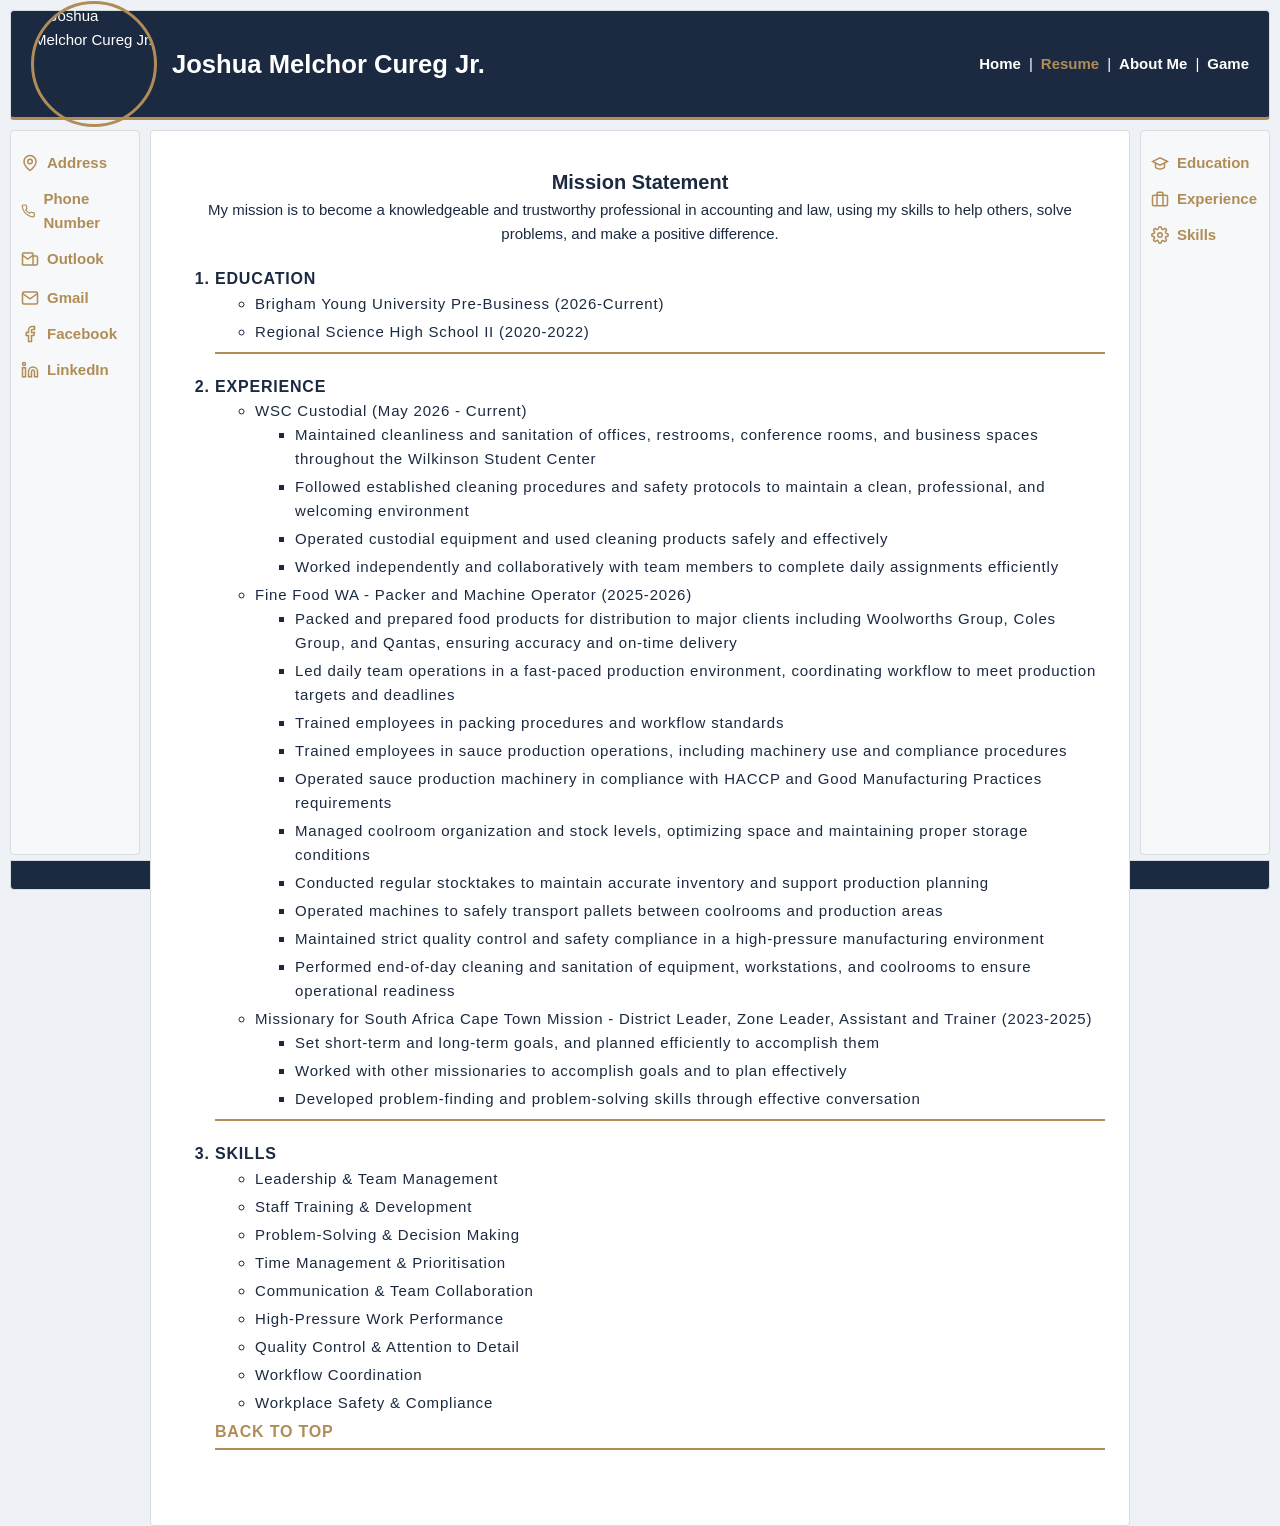
==== html/resume.html @ b20534f1 "Add files via upload" ====
<!DOCTYPE html>
<html lang="en">
    <head>
        <meta charset="UTF-8">
        <meta http-equiv="X-UA-Compatible" content="IE=edge">
        <meta name="viewport" content="width=device-width, initial-scale=1.0">
        <title>Resume</title>
        <link rel="stylesheet" href="../css/style.css">
        <link rel="stylesheet" href="../css/layoutstyle.css">
    </head>
    <body>
        <div class="common header">
            <header class="topbar">
                <div class="topbar-left">
                    <img src="../images/Joshuapic.jpg" alt="Joshua Melchor Cureg Jr." class="profile-pic">
                    <span class="profile-name">Joshua Melchor Cureg Jr.</span>
                </div>
                <nav class="topbar-nav">
    <a href="../index.html">Home</a>
    <span class="divider">|</span>
    <a href="resume.html" class="active">Resume</a>
    <span class="divider">|</span>
    <a href="aboutme.html">About Me</a>
    <span class="divider">|</span>
    <a href="game.html">Game</a>
</nav>
            </header>
        </div>

    
<div class="common leftmenu">
    <a href="https://www.google.com/maps/search/?api=1&query=1505+N+Canyon+Rd" target="_blank" class="menu-link" title="Address">
        <svg xmlns="http://www.w3.org/2000/svg" width="18" height="18" viewBox="0 0 24 24" fill="none" stroke="currentColor" stroke-width="2"><path d="M20 10c0 6-8 12-8 12s-8-6-8-12a8 8 0 0 1 16 0Z"/><circle cx="12" cy="10" r="3"/></svg>
        Address
    </a>
    <a href="tel:+13852015022" class="menu-link" title="Phone">
        <svg xmlns="http://www.w3.org/2000/svg" width="18" height="18" viewBox="0 0 24 24" fill="none" stroke="currentColor" stroke-width="2"><path d="M22 16.9v3a2 2 0 0 1-2.2 2 19.8 19.8 0 0 1-8.6-3.1 19.5 19.5 0 0 1-6-6 19.8 19.8 0 0 1-3.1-8.7A2 2 0 0 1 4.1 2h3a2 2 0 0 1 2 1.7c.1.9.3 1.8.6 2.7a2 2 0 0 1-.4 2.1L8 9.9a16 16 0 0 0 6 6l1.4-1.4a2 2 0 0 1 2.1-.4c.9.3 1.8.5 2.7.6a2 2 0 0 1 1.8 2Z"/></svg>
        Phone Number
    </a>
    <a href="mailto:curegj@byu.edu" class="menu-link" title="Outlook / BYU Email">
        <svg xmlns="http://www.w3.org/2000/svg" width="18" height="18" viewBox="0 0 24 24" fill="none" stroke="currentColor" stroke-width="2"><rect x="2" y="4" width="14" height="16" rx="1"/><path d="M16 8h4a2 2 0 0 1 2 2v8a2 2 0 0 1-2 2h-4"/><path d="m2 7 7 5 7-5"/></svg>
        Outlook
    </a>
    <p>
        <a href="mailto:joshcureg321@gmail.com" class="menu-link" title="Gmail">
            <svg xmlns="http://www.w3.org/2000/svg" width="18" height="18" viewBox="0 0 24 24" fill="none" stroke="currentColor" stroke-width="2"><rect x="2" y="4" width="20" height="16" rx="2"/><path d="m22 6-10 7L2 6"/></svg>
            Gmail
        </a>
        <a href="https://www.facebook.com/jshua.cureg" target="_blank" class="menu-link" title="Facebook Profile">
            <svg xmlns="http://www.w3.org/2000/svg" width="18" height="18" viewBox="0 0 24 24" fill="none" stroke="currentColor" stroke-width="2"><path d="M18 2h-3a5 5 0 0 0-5 5v3H7v4h3v8h4v-8h3l1-4h-4V7a1 1 0 0 1 1-1h3Z"/></svg>
            Facebook
        </a>
        <a href="https://www.linkedin.com/in/joshua-melchor-cureg-620a523b8" target="_blank" class="menu-link" title="LinkedIn Profile">
            <svg xmlns="http://www.w3.org/2000/svg" width="18" height="18" viewBox="0 0 24 24" fill="none" stroke="currentColor" stroke-width="2"><path d="M16 8a6 6 0 0 1 6 6v7h-4v-7a2 2 0 0 0-2-2 2 2 0 0 0-2 2v7h-4v-7a6 6 0 0 1 6-6Z"/><rect x="2" y="9" width="4" height="12"/><circle cx="4" cy="4" r="2"/></svg>
            LinkedIn
        </a>
    </p>
</div>
        <div class="common mainbody">
        <p class="center">
        <span class="mission-label">Mission Statement</span><br>
                My mission is to become a knowledgeable and trustworthy professional in accounting and law, using my skills to help others, solve problems, and make a positive difference.</p>
      
                <ol>
                <li id="edu" class="resumelistheading">Education
                    <ul>
                        <li>Brigham Young University Pre-Business (2026-Current)</li>
                        <li>Regional Science High School II (2020-2022)</li>
                    </ul>
                </li>

                <li id="exp" class="resumelistheading">Experience
                    <ul>
                        <li>WSC Custodial (May 2026 - Current)
                            <ul>
                                <li>Maintained cleanliness and sanitation of offices, restrooms, conference rooms, and business spaces throughout the Wilkinson Student Center</li>
                                <li>Followed established cleaning procedures and safety protocols to maintain a clean, professional, and welcoming environment</li>
                                <li>Operated custodial equipment and used cleaning products safely and effectively</li>
                                <li>Worked independently and collaboratively with team members to complete daily assignments efficiently</li>
                            </ul>
                        </li>
                        <li>Fine Food WA - Packer and Machine Operator (2025-2026)
                            <ul>
                                <li>Packed and prepared food products for distribution to major clients including Woolworths Group, Coles Group, and Qantas, ensuring accuracy and on-time delivery</li>
                                <li>Led daily team operations in a fast-paced production environment, coordinating workflow to meet production targets and deadlines</li>
                                <li>Trained employees in packing procedures and workflow standards</li>
                                <li>Trained employees in sauce production operations, including machinery use and compliance procedures</li>
                                <li>Operated sauce production machinery in compliance with HACCP and Good Manufacturing Practices requirements</li>
                                <li>Managed coolroom organization and stock levels, optimizing space and maintaining proper storage conditions</li>
                                <li>Conducted regular stocktakes to maintain accurate inventory and support production planning</li>
                                <li>Operated machines to safely transport pallets between coolrooms and production areas</li>
                                <li>Maintained strict quality control and safety compliance in a high-pressure manufacturing environment</li>
                                <li>Performed end-of-day cleaning and sanitation of equipment, workstations, and coolrooms to ensure operational readiness</li>
                            </ul>
                        </li>
                        <li>Missionary for South Africa Cape Town Mission - District Leader, Zone Leader, Assistant and Trainer (2023-2025)
                            <ul>
                                <li>Set short-term and long-term goals, and planned efficiently to accomplish them</li>
                                <li>Worked with other missionaries to accomplish goals and to plan effectively</li>
                                <li>Developed problem-finding and problem-solving skills through effective conversation</li>
                            </ul>
                        </li>
                    </ul>
                </li>
                <li id="ski" class="resumelistheading">Skills
                    <ul>
                        <li>Leadership & Team Management</li>
                        <li>Staff Training & Development</li>
                        <li>Problem-Solving & Decision Making</li>
                        <li>Time Management & Prioritisation</li>
                        <li>Communication & Team Collaboration</li>
                        <li>High-Pressure Work Performance</li>
                        <li>Quality Control & Attention to Detail</li>
                        <li>Workflow Coordination</li>
                        <li>Workplace Safety & Compliance</li>
                    </ul>
                    <a href="#top">Back to Top</a>
                </li>
            </ol>
        </div>

        <!-- Anchor links with icons -->
<div class="common rightmenu">
    <a href="#edu" class="menu-link">
        <svg xmlns="http://www.w3.org/2000/svg" width="18" height="18" viewBox="0 0 24 24" fill="none" stroke="#b08d57" stroke-width="2"><path d="M22 10 12 5 2 10l10 5 10-5Z"/><path d="M6 12v5c0 1.5 3 3 6 3s6-1.5 6-3v-5"/></svg>
        Education
    </a>
    <a href="#exp" class="menu-link">
        <svg xmlns="http://www.w3.org/2000/svg" width="18" height="18" viewBox="0 0 24 24" fill="none" stroke="#b08d57" stroke-width="2"><rect x="2" y="7" width="20" height="14" rx="2"/><path d="M16 21V5a2 2 0 0 0-2-2h-4a2 2 0 0 0-2 2v16"/></svg>
        Experience
    </a>
    <a href="#ski" class="menu-link">
        <svg xmlns="http://www.w3.org/2000/svg" width="18" height="18" viewBox="0 0 24 24" fill="none" stroke="#b08d57" stroke-width="2"><circle cx="12" cy="12" r="3"/><path d="M19.4 15a1.7 1.7 0 0 0 .3 1.9l.1.1a2 2 0 1 1-2.8 2.8l-.1-.1a1.7 1.7 0 0 0-1.9-.3 1.7 1.7 0 0 0-1 1.5V21a2 2 0 1 1-4 0v-.1a1.7 1.7 0 0 0-1-1.6 1.7 1.7 0 0 0-1.9.3l-.1.1a2 2 0 1 1-2.8-2.8l.1-.1a1.7 1.7 0 0 0 .3-1.9 1.7 1.7 0 0 0-1.5-1H3a2 2 0 1 1 0-4h.1a1.7 1.7 0 0 0 1.6-1 1.7 1.7 0 0 0-.3-1.9l-.1-.1a2 2 0 1 1 2.8-2.8l.1.1a1.7 1.7 0 0 0 1.9.3H9a1.7 1.7 0 0 0 1-1.5V3a2 2 0 1 1 4 0v.1a1.7 1.7 0 0 0 1 1.5 1.7 1.7 0 0 0 1.9-.3l.1-.1a2 2 0 1 1 2.8 2.8l-.1.1a1.7 1.7 0 0 0-.3 1.9V9a1.7 1.7 0 0 0 1.5 1H21a2 2 0 1 1 0 4h-.1a1.7 1.7 0 0 0-1.5 1Z"/></svg>
        Skills
    </a>
</div>

        <div class="common footer">
            &copy; 2026 Joshua Melchor Cureg
        </div>
    </body>
</html>
---- css/style.css ----
body {
    font-family: 'Segoe UI', Arial, Helvetica, sans-serif;
    font-size: 15px;
    line-height: 1.6;
    color: #1b2a41;
    background-color: #f5f6f8;
}

h1, h4 {
    color: #1b2a41;
    margin: 0 0 10px 0;
}

li {
    font-size: 14px;
    margin-bottom: 4px;
}

a {
    color: #b08d57;
    text-decoration: none;
    font-weight: 600;
}
a:hover {
    text-decoration: none;
}
a:visited {
    color: #b08d57;
}

.resumelistheading {
    font-weight: bold;
    font-size: 16px;
    color: #1b2a41;
    text-transform: uppercase;
    letter-spacing: 0.05em;
    border-bottom: 2px solid #b08d57;
    padding-bottom: 4px;
    margin-top: 20px;
}

.justify {
    text-align: justify;
}
.resumelistheading ul li {
    font-weight: normal;
    text-transform: none;
    font-size: 15px;
}
.topbar-nav a.active {
    color: #b08d57;
    border-bottom: none;
    padding-bottom: 0;
}
.homebg .active {
    color: #f4c95d;
    border-bottom-color: #f4c95d;
}
.hero {
  height: 60vh;
  background-image: linear-gradient(rgba(0,0,0,0.4), rgba(0,0,0,0.4)),
                     url('../images/beach-boardwalk.jpg');
  background-size: cover;
  background-position: center;
}


.navbar {
  background-color: transparent;
  position: absolute;
  width: 100%;
  z-index: 10;
}

.home-link:hover h2,
.home-link:hover p {
  color: #b08d57;
}

.navbar-nav .nav-link.active {
  color: #f4c95d !important;
}

.home-link h2 {
  transition: color 0.2s ease;
}




.navbar-nav .nav-link {
  color: #ffffff !important;
  text-shadow: 1px 1px 3px rgba(0, 0, 0, 0.7);
}

.navbar-nav .nav-link:hover {
  color: #f4c95d !important;
}
.navbar-nav .nav-link.active:hover {
  color: #f4c95d !important;
}
---- css/layoutstyle.css ----
body {
    margin: 0;
    font-family: 'Segoe UI', Verdana, Geneva, Tahoma, sans-serif;
    background-color: #eef1f5;
    color: #1b2a41;
}

.common {
    background-color: #ffffff;
    border: 1px solid #d8dbe0;
    border-radius: 4px;
    position: absolute;
    box-sizing: border-box;
}

.header {
    top: 10px;
    left: 10px;
    right: 10px;
    height: 110px;
    z-index: 5;
    padding: 0;
    background-color: #1b2a41;
    color: #ffffff;
    border-bottom: 3px solid #b08d57;
}

.subheader {
    float: right;
    font-size: 14px;
}

.subheader a {
    color: #ffffff;
}

.leftmenu {
    top: 130px;
    left: 10px;
    width: 130px;
    bottom: 45px;
    z-index: 1;
    padding: 20px 10px;
    background-color: #f7f8fa;
}

.mainbody {
    top: 130px;
    left: 150px;
    right: 150px;
    z-index: 4;
    padding: 20px 24px 60px 24px;
}

.rightmenu {
    top: 130px;
    right: 10px;
    width: 130px;
    bottom: 45px;
    padding: 20px 10px;
    background-color: #f7f8fa;
    font-size: 13px;
}

.footer {
    bottom: 10px;
    left: 10px;
    right: 10px;
    height: 30px;
    font-size: 11px;
    color: #ffffff;
    text-align: center;
    padding-top: 10px;
    position: fixed;
    background-color: #1b2a41;
    border-radius: 0 0 4px 4px;
}

.topbar {
    display: flex;
    align-items: center;
    justify-content: space-between;
    width: 100%;
    height: 100%;
    box-sizing: border-box;
    padding: 0 20px;
}

.topbar-left {
    display: flex;
    align-items: center;
    gap: 15px;
}

.profile-pic {
    width: 120px;
    height: 120px;
    border-radius: 50%;
    object-fit: cover;
    border: 3px solid #b08d57;
}

.profile-name {
    color: white;
    font-weight: bold;
    font-size: 1.6rem;
}

.topbar-nav {
    display: flex;
    align-items: center;
    gap: 8px;
}

.topbar-nav a {
    color: white;
    text-decoration: none;
    font-weight: bold;
}

.topbar-nav a.active {
    color: #b08d57;
    border-bottom: none;
    padding-bottom: 0;
}

.topbar-nav a:hover {
    color: #b08d57;
}

.divider {
    color: white;
}

.menu-link {
    display: flex;
    align-items: center;
    gap: 8px;
    color: #b08d57;
    text-decoration: none;
    margin-bottom: 12px;
    font-size: 15px;
    font-weight: bold;
}

.menu-link:hover {
    color: #1b2a41;
}
.center {
    text-align: center;
}
.mission-label {
    font-weight: bold;
    font-size: 20px;
}
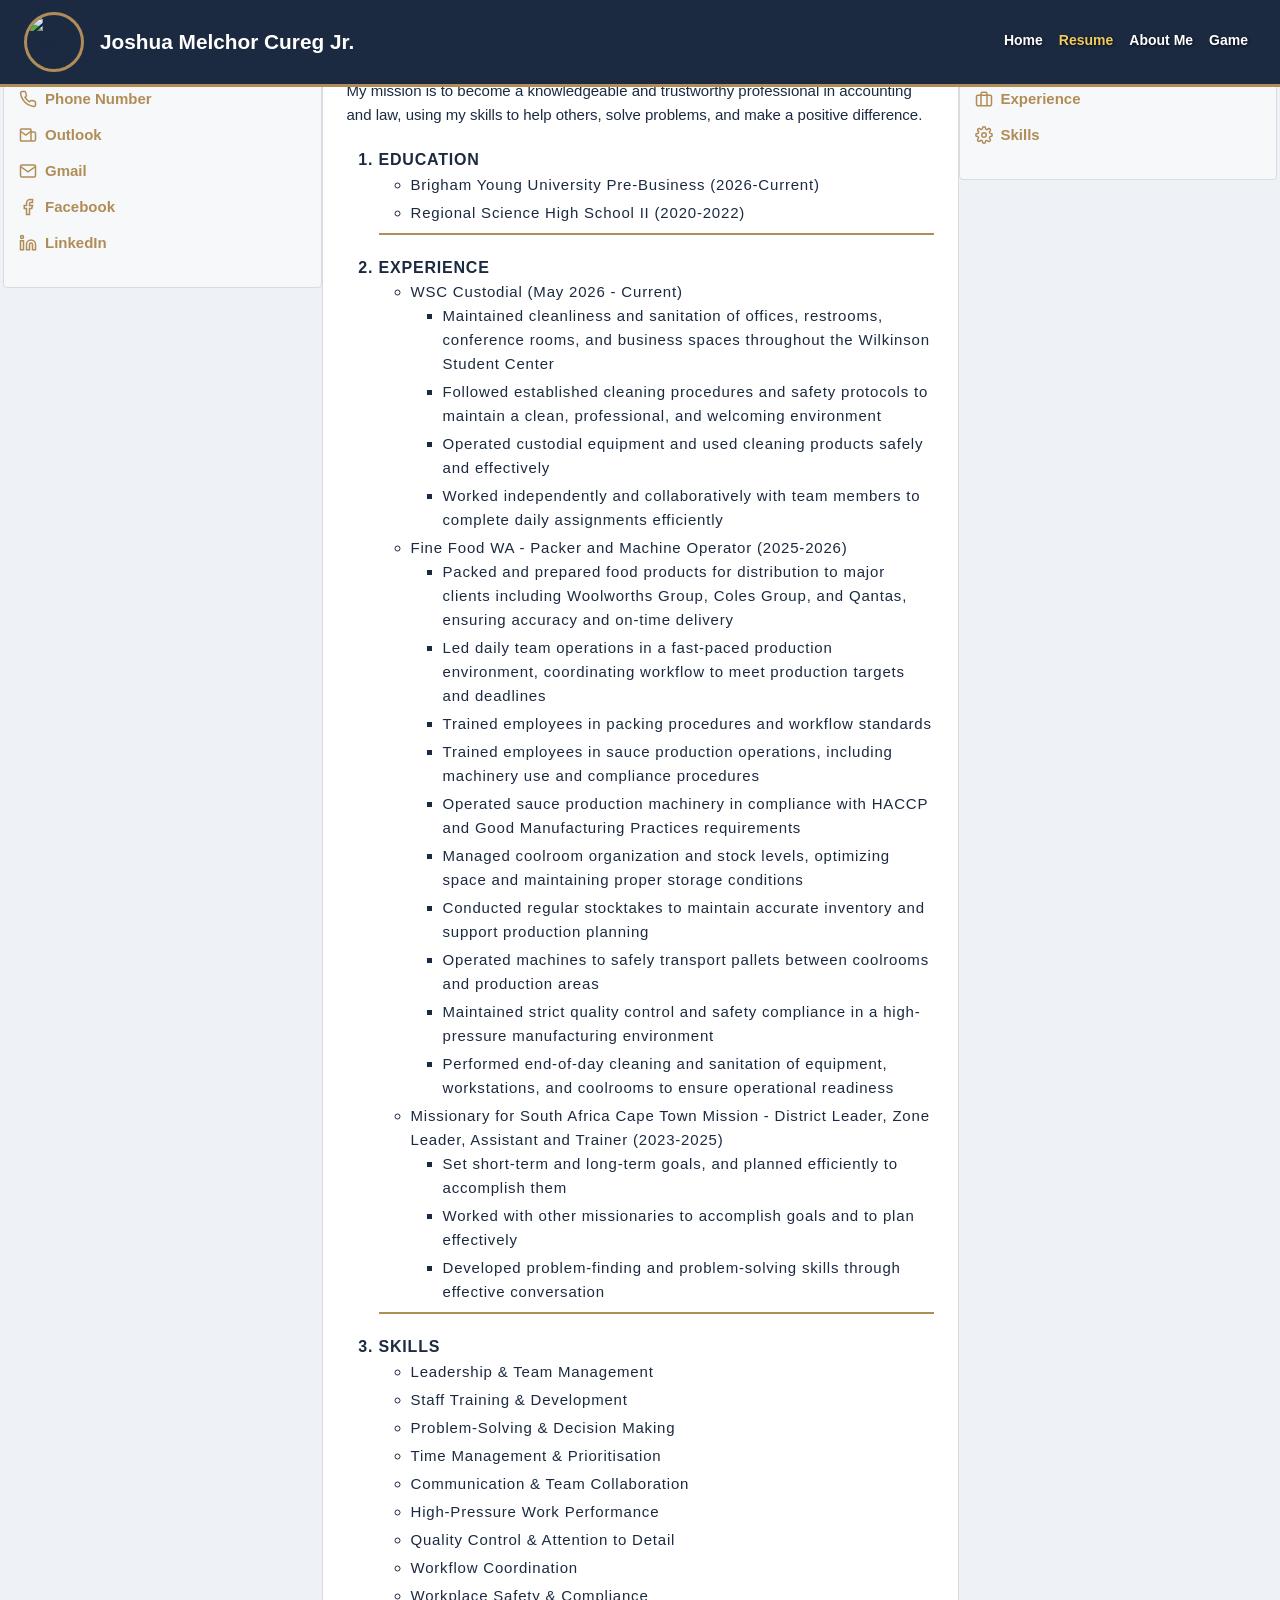
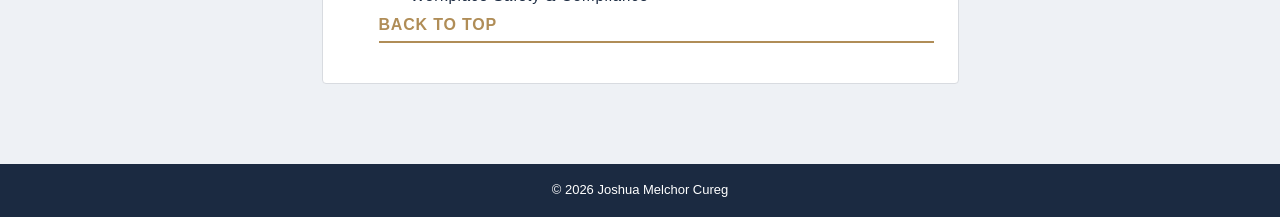
==== commit 74d9d114: "Update resume.html" ====
--- a/html/resume.html
+++ b/html/resume.html
@@ -1,142 +1,157 @@
 <!DOCTYPE html>
 <html lang="en">
-    <head>
-        <meta charset="UTF-8">
-        <meta http-equiv="X-UA-Compatible" content="IE=edge">
-        <meta name="viewport" content="width=device-width, initial-scale=1.0">
-        <title>Resume</title>
-        <link rel="stylesheet" href="../css/style.css">
-        <link rel="stylesheet" href="../css/layoutstyle.css">
-    </head>
-    <body>
-        <div class="common header">
-            <header class="topbar">
-                <div class="topbar-left">
-                    <img src="../images/Joshuapic.jpg" alt="Joshua Melchor Cureg Jr." class="profile-pic">
-                    <span class="profile-name">Joshua Melchor Cureg Jr.</span>
-                </div>
-                <nav class="topbar-nav">
-    <a href="../index.html">Home</a>
-    <span class="divider">|</span>
-    <a href="resume.html" class="active">Resume</a>
-    <span class="divider">|</span>
-    <a href="aboutme.html">About Me</a>
-    <span class="divider">|</span>
-    <a href="game.html">Game</a>
-</nav>
-            </header>
+<head>
+    <meta charset="UTF-8">
+    <meta http-equiv="X-UA-Compatible" content="IE=edge">
+    <meta name="viewport" content="width=device-width, initial-scale=1.0">
+    <title>Resume</title>
+    <link href="../css/bootstrap.min.css" rel="stylesheet">
+    <link rel="stylesheet" href="../css/style.css">
+    <link rel="stylesheet" href="../css/layoutstyle.css">
+</head>
+<body id="top">
+
+    <!-- Navbar -->
+    <nav class="navbar navbar-expand-lg navbar-dark resume-navbar">
+      <div class="container-fluid px-4">
+        <div class="d-flex align-items-center gap-3">
+          <img src="../images/Joshuapic.jpg" alt="Joshua Melchor Cureg Jr." class="profile-pic">
+          <span class="profile-name">Joshua Melchor Cureg Jr.</span>
+        </div>
+        <button class="navbar-toggler" type="button" data-bs-toggle="collapse" data-bs-target="#resumeNav">
+          <span class="navbar-toggler-icon"></span>
+        </button>
+        <div class="collapse navbar-collapse justify-content-end" id="resumeNav">
+          <ul class="navbar-nav">
+            <li class="nav-item"><a class="nav-link fw-bold" href="../index.html">Home</a></li>
+            <li class="nav-item"><a class="nav-link fw-bold active" href="resume.html">Resume</a></li>
+            <li class="nav-item"><a class="nav-link fw-bold" href="aboutme.html">About Me</a></li>
+            <li class="nav-item"><a class="nav-link fw-bold" href="game.html">Game</a></li>
+          </ul>
+        </div>
+      </div>
+    </nav>
+
+    <div class="container-fluid resume-body">
+      <div class="row">
+
+        <!-- Left column: contact info -->
+        <div class="col-12 col-md-3 resume-side-panel order-2 order-md-1">
+          <a href="https://www.google.com/maps/search/?api=1&query=1505+N+Canyon+Rd" target="_blank" class="menu-link" title="Address">
+              <svg xmlns="http://www.w3.org/2000/svg" width="18" height="18" viewBox="0 0 24 24" fill="none" stroke="currentColor" stroke-width="2"><path d="M20 10c0 6-8 12-8 12s-8-6-8-12a8 8 0 0 1 16 0Z"/><circle cx="12" cy="10" r="3"/></svg>
+              Address
+          </a>
+          <a href="tel:+13852015022" class="menu-link" title="Phone">
+              <svg xmlns="http://www.w3.org/2000/svg" width="18" height="18" viewBox="0 0 24 24" fill="none" stroke="currentColor" stroke-width="2"><path d="M22 16.9v3a2 2 0 0 1-2.2 2 19.8 19.8 0 0 1-8.6-3.1 19.5 19.5 0 0 1-6-6 19.8 19.8 0 0 1-3.1-8.7A2 2 0 0 1 4.1 2h3a2 2 0 0 1 2 1.7c.1.9.3 1.8.6 2.7a2 2 0 0 1-.4 2.1L8 9.9a16 16 0 0 0 6 6l1.4-1.4a2 2 0 0 1 2.1-.4c.9.3 1.8.5 2.7.6a2 2 0 0 1 1.8 2Z"/></svg>
+              Phone Number
+          </a>
+          <a href="mailto:curegj@byu.edu" class="menu-link" title="Outlook / BYU Email">
+              <svg xmlns="http://www.w3.org/2000/svg" width="18" height="18" viewBox="0 0 24 24" fill="none" stroke="currentColor" stroke-width="2"><rect x="2" y="4" width="14" height="16" rx="1"/><path d="M16 8h4a2 2 0 0 1 2 2v8a2 2 0 0 1-2 2h-4"/><path d="m2 7 7 5 7-5"/></svg>
+              Outlook
+          </a>
+          <a href="mailto:joshcureg321@gmail.com" class="menu-link" title="Gmail">
+              <svg xmlns="http://www.w3.org/2000/svg" width="18" height="18" viewBox="0 0 24 24" fill="none" stroke="currentColor" stroke-width="2"><rect x="2" y="4" width="20" height="16" rx="2"/><path d="m22 6-10 7L2 6"/></svg>
+              Gmail
+          </a>
+          <a href="https://www.facebook.com/jshua.cureg" target="_blank" class="menu-link" title="Facebook Profile">
+              <svg xmlns="http://www.w3.org/2000/svg" width="18" height="18" viewBox="0 0 24 24" fill="none" stroke="currentColor" stroke-width="2"><path d="M18 2h-3a5 5 0 0 0-5 5v3H7v4h3v8h4v-8h3l1-4h-4V7a1 1 0 0 1 1-1h3Z"/></svg>
+              Facebook
+          </a>
+          <a href="https://www.linkedin.com/in/joshua-melchor-cureg-620a523b8" target="_blank" class="menu-link" title="LinkedIn Profile">
+              <svg xmlns="http://www.w3.org/2000/svg" width="18" height="18" viewBox="0 0 24 24" fill="none" stroke="currentColor" stroke-width="2"><path d="M16 8a6 6 0 0 1 6 6v7h-4v-7a2 2 0 0 0-2-2 2 2 0 0 0-2 2v7h-4v-7a6 6 0 0 1 6-6Z"/><rect x="2" y="9" width="4" height="12"/><circle cx="4" cy="4" r="2"/></svg>
+              LinkedIn
+          </a>
         </div>
 
-    
-<div class="common leftmenu">
-    <a href="https://www.google.com/maps/search/?api=1&query=1505+N+Canyon+Rd" target="_blank" class="menu-link" title="Address">
-        <svg xmlns="http://www.w3.org/2000/svg" width="18" height="18" viewBox="0 0 24 24" fill="none" stroke="currentColor" stroke-width="2"><path d="M20 10c0 6-8 12-8 12s-8-6-8-12a8 8 0 0 1 16 0Z"/><circle cx="12" cy="10" r="3"/></svg>
-        Address
-    </a>
-    <a href="tel:+13852015022" class="menu-link" title="Phone">
-        <svg xmlns="http://www.w3.org/2000/svg" width="18" height="18" viewBox="0 0 24 24" fill="none" stroke="currentColor" stroke-width="2"><path d="M22 16.9v3a2 2 0 0 1-2.2 2 19.8 19.8 0 0 1-8.6-3.1 19.5 19.5 0 0 1-6-6 19.8 19.8 0 0 1-3.1-8.7A2 2 0 0 1 4.1 2h3a2 2 0 0 1 2 1.7c.1.9.3 1.8.6 2.7a2 2 0 0 1-.4 2.1L8 9.9a16 16 0 0 0 6 6l1.4-1.4a2 2 0 0 1 2.1-.4c.9.3 1.8.5 2.7.6a2 2 0 0 1 1.8 2Z"/></svg>
-        Phone Number
-    </a>
-    <a href="mailto:curegj@byu.edu" class="menu-link" title="Outlook / BYU Email">
-        <svg xmlns="http://www.w3.org/2000/svg" width="18" height="18" viewBox="0 0 24 24" fill="none" stroke="currentColor" stroke-width="2"><rect x="2" y="4" width="14" height="16" rx="1"/><path d="M16 8h4a2 2 0 0 1 2 2v8a2 2 0 0 1-2 2h-4"/><path d="m2 7 7 5 7-5"/></svg>
-        Outlook
-    </a>
-    <p>
-        <a href="mailto:joshcureg321@gmail.com" class="menu-link" title="Gmail">
-            <svg xmlns="http://www.w3.org/2000/svg" width="18" height="18" viewBox="0 0 24 24" fill="none" stroke="currentColor" stroke-width="2"><rect x="2" y="4" width="20" height="16" rx="2"/><path d="m22 6-10 7L2 6"/></svg>
-            Gmail
-        </a>
-        <a href="https://www.facebook.com/jshua.cureg" target="_blank" class="menu-link" title="Facebook Profile">
-            <svg xmlns="http://www.w3.org/2000/svg" width="18" height="18" viewBox="0 0 24 24" fill="none" stroke="currentColor" stroke-width="2"><path d="M18 2h-3a5 5 0 0 0-5 5v3H7v4h3v8h4v-8h3l1-4h-4V7a1 1 0 0 1 1-1h3Z"/></svg>
-            Facebook
-        </a>
-        <a href="https://www.linkedin.com/in/joshua-melchor-cureg-620a523b8" target="_blank" class="menu-link" title="LinkedIn Profile">
-            <svg xmlns="http://www.w3.org/2000/svg" width="18" height="18" viewBox="0 0 24 24" fill="none" stroke="currentColor" stroke-width="2"><path d="M16 8a6 6 0 0 1 6 6v7h-4v-7a2 2 0 0 0-2-2 2 2 0 0 0-2 2v7h-4v-7a6 6 0 0 1 6-6Z"/><rect x="2" y="9" width="4" height="12"/><circle cx="4" cy="4" r="2"/></svg>
-            LinkedIn
-        </a>
-    </p>
-</div>
-        <div class="common mainbody">
-        <p class="center">
-        <span class="mission-label">Mission Statement</span><br>
-                My mission is to become a knowledgeable and trustworthy professional in accounting and law, using my skills to help others, solve problems, and make a positive difference.</p>
-      
-                <ol>
-                <li id="edu" class="resumelistheading">Education
-                    <ul>
-                        <li>Brigham Young University Pre-Business (2026-Current)</li>
-                        <li>Regional Science High School II (2020-2022)</li>
-                    </ul>
-                </li>
+        <!-- Main column: resume content -->
+        <div class="col-12 col-md-6 resume-main order-1 order-md-2">
+          <p class="center">
+            <span class="mission-label">Mission Statement</span><br>
+            My mission is to become a knowledgeable and trustworthy professional in accounting and law, using my skills to help others, solve problems, and make a positive difference.
+          </p>
 
-                <li id="exp" class="resumelistheading">Experience
-                    <ul>
-                        <li>WSC Custodial (May 2026 - Current)
-                            <ul>
-                                <li>Maintained cleanliness and sanitation of offices, restrooms, conference rooms, and business spaces throughout the Wilkinson Student Center</li>
-                                <li>Followed established cleaning procedures and safety protocols to maintain a clean, professional, and welcoming environment</li>
-                                <li>Operated custodial equipment and used cleaning products safely and effectively</li>
-                                <li>Worked independently and collaboratively with team members to complete daily assignments efficiently</li>
-                            </ul>
-                        </li>
-                        <li>Fine Food WA - Packer and Machine Operator (2025-2026)
-                            <ul>
-                                <li>Packed and prepared food products for distribution to major clients including Woolworths Group, Coles Group, and Qantas, ensuring accuracy and on-time delivery</li>
-                                <li>Led daily team operations in a fast-paced production environment, coordinating workflow to meet production targets and deadlines</li>
-                                <li>Trained employees in packing procedures and workflow standards</li>
-                                <li>Trained employees in sauce production operations, including machinery use and compliance procedures</li>
-                                <li>Operated sauce production machinery in compliance with HACCP and Good Manufacturing Practices requirements</li>
-                                <li>Managed coolroom organization and stock levels, optimizing space and maintaining proper storage conditions</li>
-                                <li>Conducted regular stocktakes to maintain accurate inventory and support production planning</li>
-                                <li>Operated machines to safely transport pallets between coolrooms and production areas</li>
-                                <li>Maintained strict quality control and safety compliance in a high-pressure manufacturing environment</li>
-                                <li>Performed end-of-day cleaning and sanitation of equipment, workstations, and coolrooms to ensure operational readiness</li>
-                            </ul>
-                        </li>
-                        <li>Missionary for South Africa Cape Town Mission - District Leader, Zone Leader, Assistant and Trainer (2023-2025)
-                            <ul>
-                                <li>Set short-term and long-term goals, and planned efficiently to accomplish them</li>
-                                <li>Worked with other missionaries to accomplish goals and to plan effectively</li>
-                                <li>Developed problem-finding and problem-solving skills through effective conversation</li>
-                            </ul>
-                        </li>
-                    </ul>
-                </li>
-                <li id="ski" class="resumelistheading">Skills
-                    <ul>
-                        <li>Leadership & Team Management</li>
-                        <li>Staff Training & Development</li>
-                        <li>Problem-Solving & Decision Making</li>
-                        <li>Time Management & Prioritisation</li>
-                        <li>Communication & Team Collaboration</li>
-                        <li>High-Pressure Work Performance</li>
-                        <li>Quality Control & Attention to Detail</li>
-                        <li>Workflow Coordination</li>
-                        <li>Workplace Safety & Compliance</li>
-                    </ul>
-                    <a href="#top">Back to Top</a>
-                </li>
-            </ol>
+          <ol>
+            <li id="edu" class="resumelistheading">Education
+                <ul>
+                    <li>Brigham Young University Pre-Business (2026-Current)</li>
+                    <li>Regional Science High School II (2020-2022)</li>
+                </ul>
+            </li>
+
+            <li id="exp" class="resumelistheading">Experience
+                <ul>
+                    <li>WSC Custodial (May 2026 - Current)
+                        <ul>
+                            <li>Maintained cleanliness and sanitation of offices, restrooms, conference rooms, and business spaces throughout the Wilkinson Student Center</li>
+                            <li>Followed established cleaning procedures and safety protocols to maintain a clean, professional, and welcoming environment</li>
+                            <li>Operated custodial equipment and used cleaning products safely and effectively</li>
+                            <li>Worked independently and collaboratively with team members to complete daily assignments efficiently</li>
+                        </ul>
+                    </li>
+                    <li>Fine Food WA - Packer and Machine Operator (2025-2026)
+                        <ul>
+                            <li>Packed and prepared food products for distribution to major clients including Woolworths Group, Coles Group, and Qantas, ensuring accuracy and on-time delivery</li>
+                            <li>Led daily team operations in a fast-paced production environment, coordinating workflow to meet production targets and deadlines</li>
+                            <li>Trained employees in packing procedures and workflow standards</li>
+                            <li>Trained employees in sauce production operations, including machinery use and compliance procedures</li>
+                            <li>Operated sauce production machinery in compliance with HACCP and Good Manufacturing Practices requirements</li>
+                            <li>Managed coolroom organization and stock levels, optimizing space and maintaining proper storage conditions</li>
+                            <li>Conducted regular stocktakes to maintain accurate inventory and support production planning</li>
+                            <li>Operated machines to safely transport pallets between coolrooms and production areas</li>
+                            <li>Maintained strict quality control and safety compliance in a high-pressure manufacturing environment</li>
+                            <li>Performed end-of-day cleaning and sanitation of equipment, workstations, and coolrooms to ensure operational readiness</li>
+                        </ul>
+                    </li>
+                    <li>Missionary for South Africa Cape Town Mission - District Leader, Zone Leader, Assistant and Trainer (2023-2025)
+                        <ul>
+                            <li>Set short-term and long-term goals, and planned efficiently to accomplish them</li>
+                            <li>Worked with other missionaries to accomplish goals and to plan effectively</li>
+                            <li>Developed problem-finding and problem-solving skills through effective conversation</li>
+                        </ul>
+                    </li>
+                </ul>
+            </li>
+            <li id="ski" class="resumelistheading">Skills
+                <ul>
+                    <li>Leadership & Team Management</li>
+                    <li>Staff Training & Development</li>
+                    <li>Problem-Solving & Decision Making</li>
+                    <li>Time Management & Prioritisation</li>
+                    <li>Communication & Team Collaboration</li>
+                    <li>High-Pressure Work Performance</li>
+                    <li>Quality Control & Attention to Detail</li>
+                    <li>Workflow Coordination</li>
+                    <li>Workplace Safety & Compliance</li>
+                </ul>
+                <a href="#top">Back to Top</a>
+            </li>
+          </ol>
         </div>
 
-        <!-- Anchor links with icons -->
-<div class="common rightmenu">
-    <a href="#edu" class="menu-link">
-        <svg xmlns="http://www.w3.org/2000/svg" width="18" height="18" viewBox="0 0 24 24" fill="none" stroke="#b08d57" stroke-width="2"><path d="M22 10 12 5 2 10l10 5 10-5Z"/><path d="M6 12v5c0 1.5 3 3 6 3s6-1.5 6-3v-5"/></svg>
-        Education
-    </a>
-    <a href="#exp" class="menu-link">
-        <svg xmlns="http://www.w3.org/2000/svg" width="18" height="18" viewBox="0 0 24 24" fill="none" stroke="#b08d57" stroke-width="2"><rect x="2" y="7" width="20" height="14" rx="2"/><path d="M16 21V5a2 2 0 0 0-2-2h-4a2 2 0 0 0-2 2v16"/></svg>
-        Experience
-    </a>
-    <a href="#ski" class="menu-link">
-        <svg xmlns="http://www.w3.org/2000/svg" width="18" height="18" viewBox="0 0 24 24" fill="none" stroke="#b08d57" stroke-width="2"><circle cx="12" cy="12" r="3"/><path d="M19.4 15a1.7 1.7 0 0 0 .3 1.9l.1.1a2 2 0 1 1-2.8 2.8l-.1-.1a1.7 1.7 0 0 0-1.9-.3 1.7 1.7 0 0 0-1 1.5V21a2 2 0 1 1-4 0v-.1a1.7 1.7 0 0 0-1-1.6 1.7 1.7 0 0 0-1.9.3l-.1.1a2 2 0 1 1-2.8-2.8l.1-.1a1.7 1.7 0 0 0 .3-1.9 1.7 1.7 0 0 0-1.5-1H3a2 2 0 1 1 0-4h.1a1.7 1.7 0 0 0 1.6-1 1.7 1.7 0 0 0-.3-1.9l-.1-.1a2 2 0 1 1 2.8-2.8l.1.1a1.7 1.7 0 0 0 1.9.3H9a1.7 1.7 0 0 0 1-1.5V3a2 2 0 1 1 4 0v.1a1.7 1.7 0 0 0 1 1.5 1.7 1.7 0 0 0 1.9-.3l.1-.1a2 2 0 1 1 2.8 2.8l-.1.1a1.7 1.7 0 0 0-.3 1.9V9a1.7 1.7 0 0 0 1.5 1H21a2 2 0 1 1 0 4h-.1a1.7 1.7 0 0 0-1.5 1Z"/></svg>
-        Skills
-    </a>
-</div>
+        <!-- Right column: section anchor links -->
+        <div class="col-12 col-md-3 resume-side-panel order-3">
+          <a href="#edu" class="menu-link">
+              <svg xmlns="http://www.w3.org/2000/svg" width="18" height="18" viewBox="0 0 24 24" fill="none" stroke="currentColor" stroke-width="2"><path d="M22 10 12 5 2 10l10 5 10-5Z"/><path d="M6 12v5c0 1.5 3 3 6 3s6-1.5 6-3v-5"/></svg>
+              Education
+          </a>
+          <a href="#exp" class="menu-link">
+              <svg xmlns="http://www.w3.org/2000/svg" width="18" height="18" viewBox="0 0 24 24" fill="none" stroke="currentColor" stroke-width="2"><rect x="2" y="7" width="20" height="14" rx="2"/><path d="M16 21V5a2 2 0 0 0-2-2h-4a2 2 0 0 0-2 2v16"/></svg>
+              Experience
+          </a>
+          <a href="#ski" class="menu-link">
+              <svg xmlns="http://www.w3.org/2000/svg" width="18" height="18" viewBox="0 0 24 24" fill="none" stroke="currentColor" stroke-width="2"><circle cx="12" cy="12" r="3"/><path d="M19.4 15a1.7 1.7 0 0 0 .3 1.9l.1.1a2 2 0 1 1-2.8 2.8l-.1-.1a1.7 1.7 0 0 0-1.9-.3 1.7 1.7 0 0 0-1 1.5V21a2 2 0 1 1-4 0v-.1a1.7 1.7 0 0 0-1-1.6 1.7 1.7 0 0 0-1.9.3l-.1.1a2 2 0 1 1-2.8-2.8l.1-.1a1.7 1.7 0 0 0 .3-1.9 1.7 1.7 0 0 0-1.5-1H3a2 2 0 1 1 0-4h.1a1.7 1.7 0 0 0 1.6-1 1.7 1.7 0 0 0-.3-1.9l-.1-.1a2 2 0 1 1 2.8-2.8l.1.1a1.7 1.7 0 0 0 1.9.3H9a1.7 1.7 0 0 0 1-1.5V3a2 2 0 1 1 4 0v.1a1.7 1.7 0 0 0 1 1.5 1.7 1.7 0 0 0 1.9-.3l.1-.1a2 2 0 1 1 2.8 2.8l-.1.1a1.7 1.7 0 0 0-.3 1.9V9a1.7 1.7 0 0 0 1.5 1H21a2 2 0 1 1 0 4h-.1a1.7 1.7 0 0 0-1.5 1Z"/></svg>
+              Skills
+          </a>
+        </div>
 
-        <div class="common footer">
-            &copy; 2026 Joshua Melchor Cureg
-        </div>
-    </body>
-</html>+      </div>
+    </div>
+
+    <!-- Footer -->
+    <footer class="text-center py-3 resume-footer">
+        &copy; 2026 Joshua Melchor Cureg
+    </footer>
+
+    <script src="../js/bootstrap.bundle.min.js"></script>
+</body>
+</html>
--- a/css/style.css
+++ b/css/style.css
@@ -99,3 +99,38 @@
 .navbar-nav .nav-link.active:hover {
   color: #f4c95d !important;
 }
+
+/* ===========================================
+   Force navbar links to stay visible (no hamburger)
+   and shrink them on smaller screens
+   =========================================== */
+.navbar-toggler {
+  display: none;
+}
+
+.navbar-collapse {
+  display: flex !important;
+  flex-basis: auto;
+}
+
+.navbar-nav {
+  flex-direction: row;
+}
+
+@media (max-width: 576px) {
+  .navbar-nav {
+    gap: 4px;
+  }
+
+  .navbar-nav .nav-link {
+    font-size: 11px;
+    padding: 4px 6px !important;
+  }
+}
+
+@media (max-width: 400px) {
+  .navbar-nav .nav-link {
+    font-size: 9px;
+    padding: 3px 4px !important;
+  }
+}
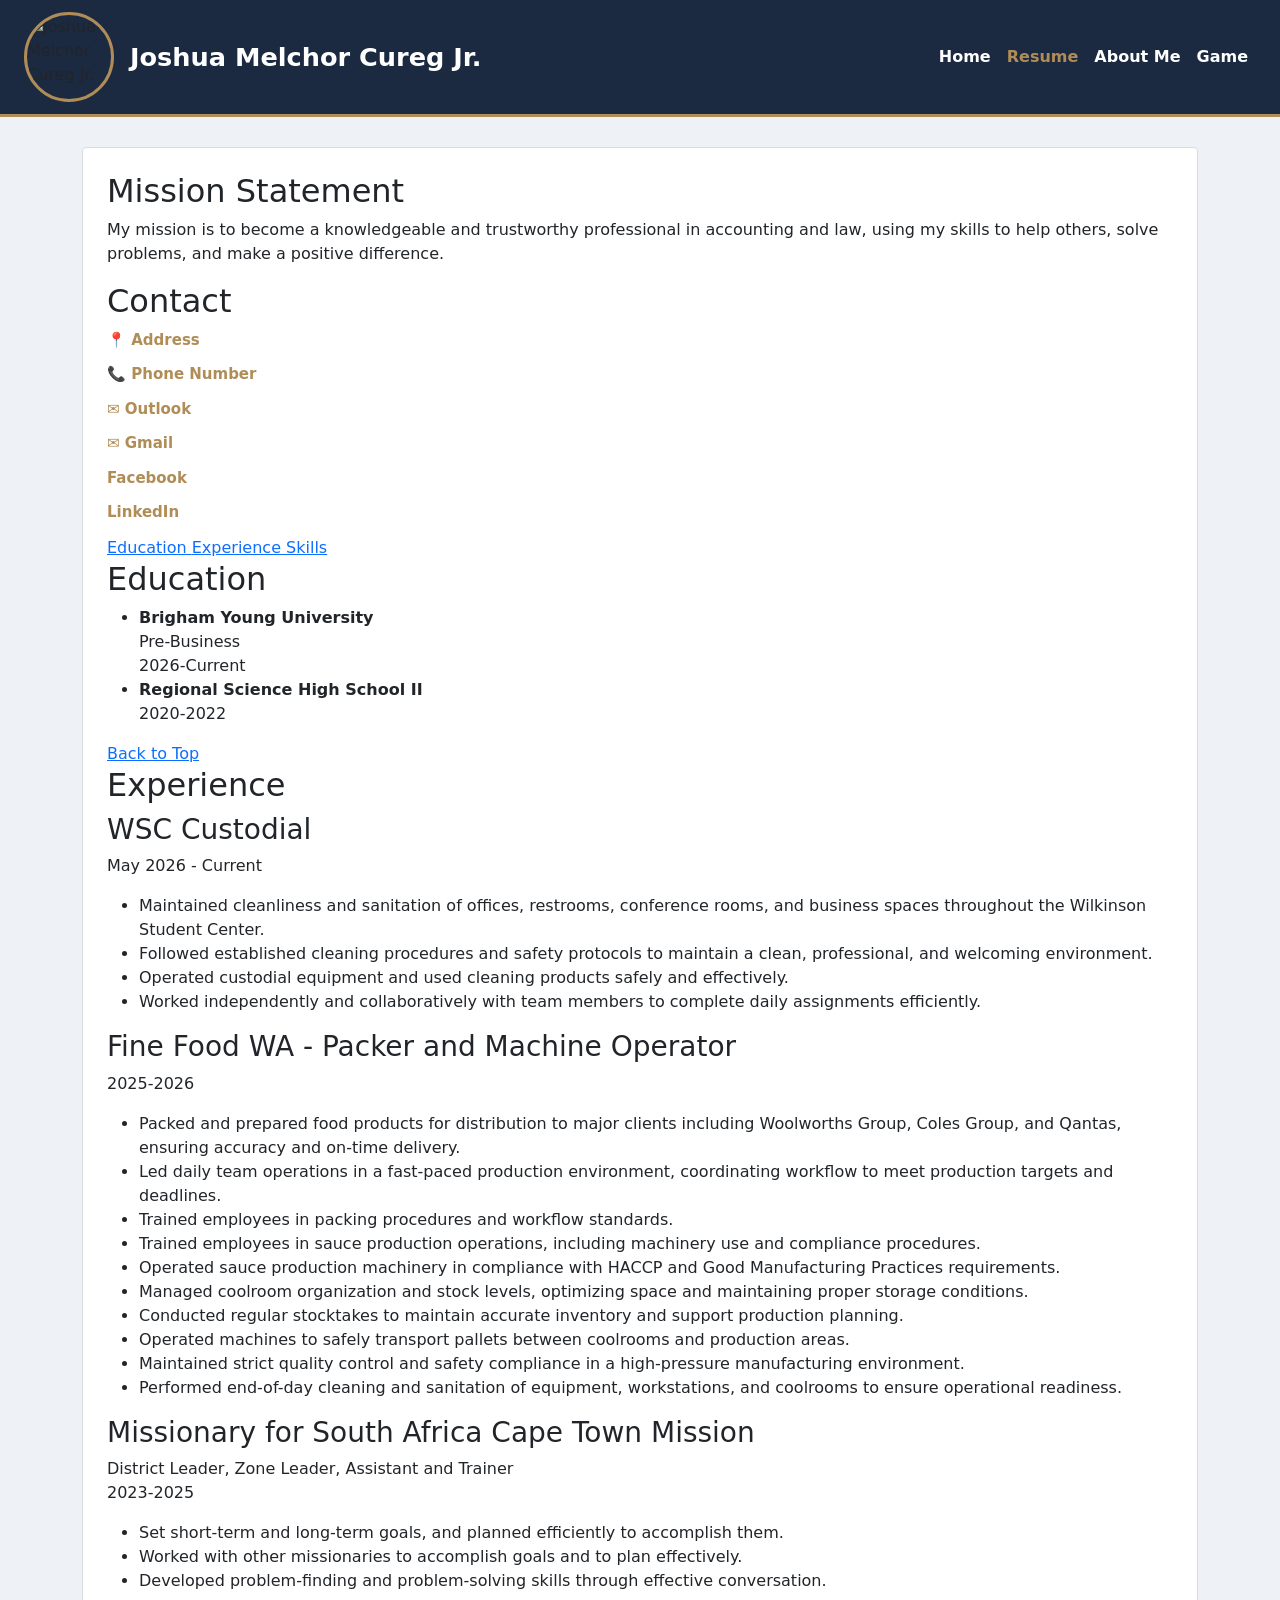
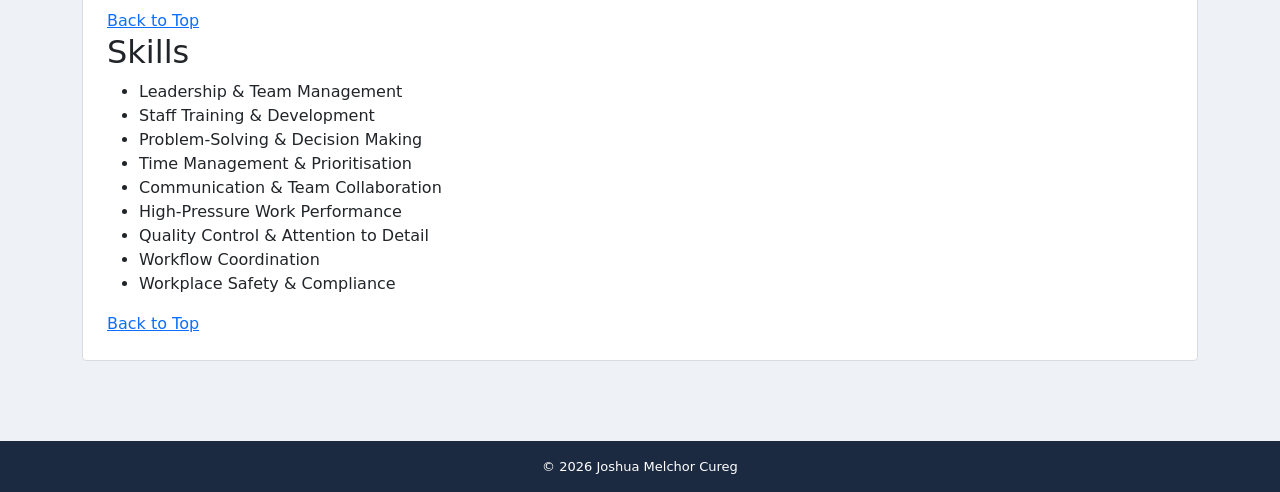
==== commit ede22406: "Revamp resume HTML layout and content Updated the resume HTML structure and content, including navig" ====
--- a/html/resume.html
+++ b/html/resume.html
@@ -1,157 +1,486 @@
 <!DOCTYPE html>
 <html lang="en">
+
 <head>
     <meta charset="UTF-8">
-    <meta http-equiv="X-UA-Compatible" content="IE=edge">
     <meta name="viewport" content="width=device-width, initial-scale=1.0">
-    <title>Resume</title>
+
+    <title>Resume - Joshua Melchor Cureg</title>
+
+    <!-- Bootstrap -->
     <link href="../css/bootstrap.min.css" rel="stylesheet">
-    <link rel="stylesheet" href="../css/style.css">
+
+    <!-- Your custom stylesheet -->
     <link rel="stylesheet" href="../css/layoutstyle.css">
 </head>
+
 <body id="top">
 
-    <!-- Navbar -->
+    <!-- ==============================
+         NAVIGATION
+         ============================== -->
+
     <nav class="navbar navbar-expand-lg navbar-dark resume-navbar">
-      <div class="container-fluid px-4">
-        <div class="d-flex align-items-center gap-3">
-          <img src="../images/Joshuapic.jpg" alt="Joshua Melchor Cureg Jr." class="profile-pic">
-          <span class="profile-name">Joshua Melchor Cureg Jr.</span>
+
+        <div class="container-fluid px-4">
+
+            <div class="d-flex align-items-center gap-3">
+
+                <img
+                    src="../images/Joshuapic.jpg"
+                    alt="Joshua Melchor Cureg Jr."
+                    class="profile-pic">
+
+                <span class="profile-name">
+                    Joshua Melchor Cureg Jr.
+                </span>
+
+            </div>
+
+            <button
+                class="navbar-toggler"
+                type="button"
+                data-bs-toggle="collapse"
+                data-bs-target="#resumeNav"
+                aria-controls="resumeNav"
+                aria-expanded="false"
+                aria-label="Toggle navigation">
+
+                <span class="navbar-toggler-icon"></span>
+
+            </button>
+
+            <div
+                class="collapse navbar-collapse justify-content-end"
+                id="resumeNav">
+
+                <ul class="navbar-nav">
+
+                    <li class="nav-item">
+                        <a
+                            class="nav-link fw-bold"
+                            href="../index.html">
+                            Home
+                        </a>
+                    </li>
+
+                    <li class="nav-item">
+                        <a
+                            class="nav-link fw-bold active"
+                            href="resume.html">
+                            Resume
+                        </a>
+                    </li>
+
+                    <li class="nav-item">
+                        <a
+                            class="nav-link fw-bold"
+                            href="aboutme.html">
+                            About Me
+                        </a>
+                    </li>
+
+                    <li class="nav-item">
+                        <a
+                            class="nav-link fw-bold"
+                            href="game.html">
+                            Game
+                        </a>
+                    </li>
+
+                </ul>
+
+            </div>
+
         </div>
-        <button class="navbar-toggler" type="button" data-bs-toggle="collapse" data-bs-target="#resumeNav">
-          <span class="navbar-toggler-icon"></span>
-        </button>
-        <div class="collapse navbar-collapse justify-content-end" id="resumeNav">
-          <ul class="navbar-nav">
-            <li class="nav-item"><a class="nav-link fw-bold" href="../index.html">Home</a></li>
-            <li class="nav-item"><a class="nav-link fw-bold active" href="resume.html">Resume</a></li>
-            <li class="nav-item"><a class="nav-link fw-bold" href="aboutme.html">About Me</a></li>
-            <li class="nav-item"><a class="nav-link fw-bold" href="game.html">Game</a></li>
-          </ul>
+
+    </nav>
+
+
+    <!-- ==============================
+         MAIN RESUME
+         ============================== -->
+
+    <main class="resume-body">
+
+        <div class="container">
+
+            <div class="resume-main">
+
+
+                <!-- ==============================
+                     MISSION STATEMENT
+                     ============================== -->
+
+                <section class="resume-intro">
+
+                    <h2>Mission Statement</h2>
+
+                    <p>
+                        My mission is to become a knowledgeable and trustworthy
+                        professional in accounting and law, using my skills to
+                        help others, solve problems, and make a positive difference.
+                    </p>
+
+                </section>
+
+
+                <!-- ==============================
+                     CONTACT INFORMATION
+                     ============================== -->
+
+                <section class="contact-section">
+
+                    <h2>Contact</h2>
+
+                    <div class="contact-links">
+
+                        <a
+                            href="https://www.google.com/maps/search/?api=1&query=1505+N+Canyon+Rd"
+                            target="_blank"
+                            class="menu-link">
+
+                            📍 Address
+
+                        </a>
+
+
+                        <a
+                            href="tel:+13852015022"
+                            class="menu-link">
+
+                            📞 Phone Number
+
+                        </a>
+
+
+                        <a
+                            href="mailto:curegj@byu.edu"
+                            class="menu-link">
+
+                            ✉ Outlook
+
+                        </a>
+
+
+                        <a
+                            href="mailto:joshcureg321@gmail.com"
+                            class="menu-link">
+
+                            ✉ Gmail
+
+                        </a>
+
+
+                        <a
+                            href="https://www.facebook.com/jshua.cureg"
+                            target="_blank"
+                            class="menu-link">
+
+                            Facebook
+
+                        </a>
+
+
+                        <a
+                            href="https://www.linkedin.com/in/joshua-melchor-cureg-620a523b8"
+                            target="_blank"
+                            class="menu-link">
+
+                            LinkedIn
+
+                        </a>
+
+                    </div>
+
+                </section>
+
+
+                <!-- ==============================
+                     ON-PAGE ANCHOR LINKS
+                     ============================== -->
+
+                <nav class="resume-section-links">
+
+                    <a href="#education">
+                        Education
+                    </a>
+
+                    <a href="#experience">
+                        Experience
+                    </a>
+
+                    <a href="#skills">
+                        Skills
+                    </a>
+
+                </nav>
+
+
+                <!-- ==============================
+                     EDUCATION
+                     ============================== -->
+
+                <section id="education" class="resume-section">
+
+                    <h2>Education</h2>
+
+                    <ul>
+
+                        <li>
+                            <strong>Brigham Young University</strong>
+                            <br>
+                            Pre-Business
+                            <br>
+                            2026-Current
+                        </li>
+
+                        <li>
+                            <strong>Regional Science High School II</strong>
+                            <br>
+                            2020-2022
+                        </li>
+
+                    </ul>
+
+                    <a href="#top" class="back-to-top">
+                        Back to Top
+                    </a>
+
+                </section>
+
+
+                <!-- ==============================
+                     EXPERIENCE
+                     ============================== -->
+
+                <section id="experience" class="resume-section">
+
+                    <h2>Experience</h2>
+
+
+                    <div class="experience-item">
+
+                        <h3>WSC Custodial</h3>
+
+                        <p class="experience-date">
+                            May 2026 - Current
+                        </p>
+
+                        <ul>
+
+                            <li>
+                                Maintained cleanliness and sanitation of offices,
+                                restrooms, conference rooms, and business spaces
+                                throughout the Wilkinson Student Center.
+                            </li>
+
+                            <li>
+                                Followed established cleaning procedures and safety
+                                protocols to maintain a clean, professional, and
+                                welcoming environment.
+                            </li>
+
+                            <li>
+                                Operated custodial equipment and used cleaning
+                                products safely and effectively.
+                            </li>
+
+                            <li>
+                                Worked independently and collaboratively with team
+                                members to complete daily assignments efficiently.
+                            </li>
+
+                        </ul>
+
+                    </div>
+
+
+                    <div class="experience-item">
+
+                        <h3>
+                            Fine Food WA - Packer and Machine Operator
+                        </h3>
+
+                        <p class="experience-date">
+                            2025-2026
+                        </p>
+
+                        <ul>
+
+                            <li>
+                                Packed and prepared food products for distribution
+                                to major clients including Woolworths Group, Coles
+                                Group, and Qantas, ensuring accuracy and on-time delivery.
+                            </li>
+
+                            <li>
+                                Led daily team operations in a fast-paced production
+                                environment, coordinating workflow to meet production
+                                targets and deadlines.
+                            </li>
+
+                            <li>
+                                Trained employees in packing procedures and workflow standards.
+                            </li>
+
+                            <li>
+                                Trained employees in sauce production operations,
+                                including machinery use and compliance procedures.
+                            </li>
+
+                            <li>
+                                Operated sauce production machinery in compliance
+                                with HACCP and Good Manufacturing Practices requirements.
+                            </li>
+
+                            <li>
+                                Managed coolroom organization and stock levels,
+                                optimizing space and maintaining proper storage conditions.
+                            </li>
+
+                            <li>
+                                Conducted regular stocktakes to maintain accurate
+                                inventory and support production planning.
+                            </li>
+
+                            <li>
+                                Operated machines to safely transport pallets between
+                                coolrooms and production areas.
+                            </li>
+
+                            <li>
+                                Maintained strict quality control and safety compliance
+                                in a high-pressure manufacturing environment.
+                            </li>
+
+                            <li>
+                                Performed end-of-day cleaning and sanitation of equipment,
+                                workstations, and coolrooms to ensure operational readiness.
+                            </li>
+
+                        </ul>
+
+                    </div>
+
+
+                    <div class="experience-item">
+
+                        <h3>
+                            Missionary for South Africa Cape Town Mission
+                        </h3>
+
+                        <p class="experience-date">
+                            District Leader, Zone Leader, Assistant and Trainer
+                            <br>
+                            2023-2025
+                        </p>
+
+                        <ul>
+
+                            <li>
+                                Set short-term and long-term goals, and planned
+                                efficiently to accomplish them.
+                            </li>
+
+                            <li>
+                                Worked with other missionaries to accomplish goals
+                                and to plan effectively.
+                            </li>
+
+                            <li>
+                                Developed problem-finding and problem-solving skills
+                                through effective conversation.
+                            </li>
+
+                        </ul>
+
+                    </div>
+
+
+                    <a href="#top" class="back-to-top">
+                        Back to Top
+                    </a>
+
+                </section>
+
+
+                <!-- ==============================
+                     SKILLS
+                     ============================== -->
+
+                <section id="skills" class="resume-section">
+
+                    <h2>Skills</h2>
+
+                    <ul class="skills-list">
+
+                        <li>
+                            Leadership &amp; Team Management
+                        </li>
+
+                        <li>
+                            Staff Training &amp; Development
+                        </li>
+
+                        <li>
+                            Problem-Solving &amp; Decision Making
+                        </li>
+
+                        <li>
+                            Time Management &amp; Prioritisation
+                        </li>
+
+                        <li>
+                            Communication &amp; Team Collaboration
+                        </li>
+
+                        <li>
+                            High-Pressure Work Performance
+                        </li>
+
+                        <li>
+                            Quality Control &amp; Attention to Detail
+                        </li>
+
+                        <li>
+                            Workflow Coordination
+                        </li>
+
+                        <li>
+                            Workplace Safety &amp; Compliance
+                        </li>
+
+                    </ul>
+
+                    <a href="#top" class="back-to-top">
+                        Back to Top
+                    </a>
+
+                </section>
+
+
+            </div>
+
         </div>
-      </div>
-    </nav>
-
-    <div class="container-fluid resume-body">
-      <div class="row">
-
-        <!-- Left column: contact info -->
-        <div class="col-12 col-md-3 resume-side-panel order-2 order-md-1">
-          <a href="https://www.google.com/maps/search/?api=1&query=1505+N+Canyon+Rd" target="_blank" class="menu-link" title="Address">
-              <svg xmlns="http://www.w3.org/2000/svg" width="18" height="18" viewBox="0 0 24 24" fill="none" stroke="currentColor" stroke-width="2"><path d="M20 10c0 6-8 12-8 12s-8-6-8-12a8 8 0 0 1 16 0Z"/><circle cx="12" cy="10" r="3"/></svg>
-              Address
-          </a>
-          <a href="tel:+13852015022" class="menu-link" title="Phone">
-              <svg xmlns="http://www.w3.org/2000/svg" width="18" height="18" viewBox="0 0 24 24" fill="none" stroke="currentColor" stroke-width="2"><path d="M22 16.9v3a2 2 0 0 1-2.2 2 19.8 19.8 0 0 1-8.6-3.1 19.5 19.5 0 0 1-6-6 19.8 19.8 0 0 1-3.1-8.7A2 2 0 0 1 4.1 2h3a2 2 0 0 1 2 1.7c.1.9.3 1.8.6 2.7a2 2 0 0 1-.4 2.1L8 9.9a16 16 0 0 0 6 6l1.4-1.4a2 2 0 0 1 2.1-.4c.9.3 1.8.5 2.7.6a2 2 0 0 1 1.8 2Z"/></svg>
-              Phone Number
-          </a>
-          <a href="mailto:curegj@byu.edu" class="menu-link" title="Outlook / BYU Email">
-              <svg xmlns="http://www.w3.org/2000/svg" width="18" height="18" viewBox="0 0 24 24" fill="none" stroke="currentColor" stroke-width="2"><rect x="2" y="4" width="14" height="16" rx="1"/><path d="M16 8h4a2 2 0 0 1 2 2v8a2 2 0 0 1-2 2h-4"/><path d="m2 7 7 5 7-5"/></svg>
-              Outlook
-          </a>
-          <a href="mailto:joshcureg321@gmail.com" class="menu-link" title="Gmail">
-              <svg xmlns="http://www.w3.org/2000/svg" width="18" height="18" viewBox="0 0 24 24" fill="none" stroke="currentColor" stroke-width="2"><rect x="2" y="4" width="20" height="16" rx="2"/><path d="m22 6-10 7L2 6"/></svg>
-              Gmail
-          </a>
-          <a href="https://www.facebook.com/jshua.cureg" target="_blank" class="menu-link" title="Facebook Profile">
-              <svg xmlns="http://www.w3.org/2000/svg" width="18" height="18" viewBox="0 0 24 24" fill="none" stroke="currentColor" stroke-width="2"><path d="M18 2h-3a5 5 0 0 0-5 5v3H7v4h3v8h4v-8h3l1-4h-4V7a1 1 0 0 1 1-1h3Z"/></svg>
-              Facebook
-          </a>
-          <a href="https://www.linkedin.com/in/joshua-melchor-cureg-620a523b8" target="_blank" class="menu-link" title="LinkedIn Profile">
-              <svg xmlns="http://www.w3.org/2000/svg" width="18" height="18" viewBox="0 0 24 24" fill="none" stroke="currentColor" stroke-width="2"><path d="M16 8a6 6 0 0 1 6 6v7h-4v-7a2 2 0 0 0-2-2 2 2 0 0 0-2 2v7h-4v-7a6 6 0 0 1 6-6Z"/><rect x="2" y="9" width="4" height="12"/><circle cx="4" cy="4" r="2"/></svg>
-              LinkedIn
-          </a>
-        </div>
-
-        <!-- Main column: resume content -->
-        <div class="col-12 col-md-6 resume-main order-1 order-md-2">
-          <p class="center">
-            <span class="mission-label">Mission Statement</span><br>
-            My mission is to become a knowledgeable and trustworthy professional in accounting and law, using my skills to help others, solve problems, and make a positive difference.
-          </p>
-
-          <ol>
-            <li id="edu" class="resumelistheading">Education
-                <ul>
-                    <li>Brigham Young University Pre-Business (2026-Current)</li>
-                    <li>Regional Science High School II (2020-2022)</li>
-                </ul>
-            </li>
-
-            <li id="exp" class="resumelistheading">Experience
-                <ul>
-                    <li>WSC Custodial (May 2026 - Current)
-                        <ul>
-                            <li>Maintained cleanliness and sanitation of offices, restrooms, conference rooms, and business spaces throughout the Wilkinson Student Center</li>
-                            <li>Followed established cleaning procedures and safety protocols to maintain a clean, professional, and welcoming environment</li>
-                            <li>Operated custodial equipment and used cleaning products safely and effectively</li>
-                            <li>Worked independently and collaboratively with team members to complete daily assignments efficiently</li>
-                        </ul>
-                    </li>
-                    <li>Fine Food WA - Packer and Machine Operator (2025-2026)
-                        <ul>
-                            <li>Packed and prepared food products for distribution to major clients including Woolworths Group, Coles Group, and Qantas, ensuring accuracy and on-time delivery</li>
-                            <li>Led daily team operations in a fast-paced production environment, coordinating workflow to meet production targets and deadlines</li>
-                            <li>Trained employees in packing procedures and workflow standards</li>
-                            <li>Trained employees in sauce production operations, including machinery use and compliance procedures</li>
-                            <li>Operated sauce production machinery in compliance with HACCP and Good Manufacturing Practices requirements</li>
-                            <li>Managed coolroom organization and stock levels, optimizing space and maintaining proper storage conditions</li>
-                            <li>Conducted regular stocktakes to maintain accurate inventory and support production planning</li>
-                            <li>Operated machines to safely transport pallets between coolrooms and production areas</li>
-                            <li>Maintained strict quality control and safety compliance in a high-pressure manufacturing environment</li>
-                            <li>Performed end-of-day cleaning and sanitation of equipment, workstations, and coolrooms to ensure operational readiness</li>
-                        </ul>
-                    </li>
-                    <li>Missionary for South Africa Cape Town Mission - District Leader, Zone Leader, Assistant and Trainer (2023-2025)
-                        <ul>
-                            <li>Set short-term and long-term goals, and planned efficiently to accomplish them</li>
-                            <li>Worked with other missionaries to accomplish goals and to plan effectively</li>
-                            <li>Developed problem-finding and problem-solving skills through effective conversation</li>
-                        </ul>
-                    </li>
-                </ul>
-            </li>
-            <li id="ski" class="resumelistheading">Skills
-                <ul>
-                    <li>Leadership & Team Management</li>
-                    <li>Staff Training & Development</li>
-                    <li>Problem-Solving & Decision Making</li>
-                    <li>Time Management & Prioritisation</li>
-                    <li>Communication & Team Collaboration</li>
-                    <li>High-Pressure Work Performance</li>
-                    <li>Quality Control & Attention to Detail</li>
-                    <li>Workflow Coordination</li>
-                    <li>Workplace Safety & Compliance</li>
-                </ul>
-                <a href="#top">Back to Top</a>
-            </li>
-          </ol>
-        </div>
-
-        <!-- Right column: section anchor links -->
-        <div class="col-12 col-md-3 resume-side-panel order-3">
-          <a href="#edu" class="menu-link">
-              <svg xmlns="http://www.w3.org/2000/svg" width="18" height="18" viewBox="0 0 24 24" fill="none" stroke="currentColor" stroke-width="2"><path d="M22 10 12 5 2 10l10 5 10-5Z"/><path d="M6 12v5c0 1.5 3 3 6 3s6-1.5 6-3v-5"/></svg>
-              Education
-          </a>
-          <a href="#exp" class="menu-link">
-              <svg xmlns="http://www.w3.org/2000/svg" width="18" height="18" viewBox="0 0 24 24" fill="none" stroke="currentColor" stroke-width="2"><rect x="2" y="7" width="20" height="14" rx="2"/><path d="M16 21V5a2 2 0 0 0-2-2h-4a2 2 0 0 0-2 2v16"/></svg>
-              Experience
-          </a>
-          <a href="#ski" class="menu-link">
-              <svg xmlns="http://www.w3.org/2000/svg" width="18" height="18" viewBox="0 0 24 24" fill="none" stroke="currentColor" stroke-width="2"><circle cx="12" cy="12" r="3"/><path d="M19.4 15a1.7 1.7 0 0 0 .3 1.9l.1.1a2 2 0 1 1-2.8 2.8l-.1-.1a1.7 1.7 0 0 0-1.9-.3 1.7 1.7 0 0 0-1 1.5V21a2 2 0 1 1-4 0v-.1a1.7 1.7 0 0 0-1-1.6 1.7 1.7 0 0 0-1.9.3l-.1.1a2 2 0 1 1-2.8-2.8l.1-.1a1.7 1.7 0 0 0 .3-1.9 1.7 1.7 0 0 0-1.5-1H3a2 2 0 1 1 0-4h.1a1.7 1.7 0 0 0 1.6-1 1.7 1.7 0 0 0-.3-1.9l-.1-.1a2 2 0 1 1 2.8-2.8l.1.1a1.7 1.7 0 0 0 1.9.3H9a1.7 1.7 0 0 0 1-1.5V3a2 2 0 1 1 4 0v.1a1.7 1.7 0 0 0 1 1.5 1.7 1.7 0 0 0 1.9-.3l.1-.1a2 2 0 1 1 2.8 2.8l-.1.1a1.7 1.7 0 0 0-.3 1.9V9a1.7 1.7 0 0 0 1.5 1H21a2 2 0 1 1 0 4h-.1a1.7 1.7 0 0 0-1.5 1Z"/></svg>
-              Skills
-          </a>
-        </div>
-
-      </div>
-    </div>
-
-    <!-- Footer -->
-    <footer class="text-center py-3 resume-footer">
+
+    </main>
+
+
+    <!-- ==============================
+         FOOTER
+         ============================== -->
+
+    <footer class="resume-footer text-center py-3">
+
         &copy; 2026 Joshua Melchor Cureg
+
     </footer>
 
+
+    <!-- Bootstrap JavaScript -->
     <script src="../js/bootstrap.bundle.min.js"></script>
+
 </body>
+
 </html>
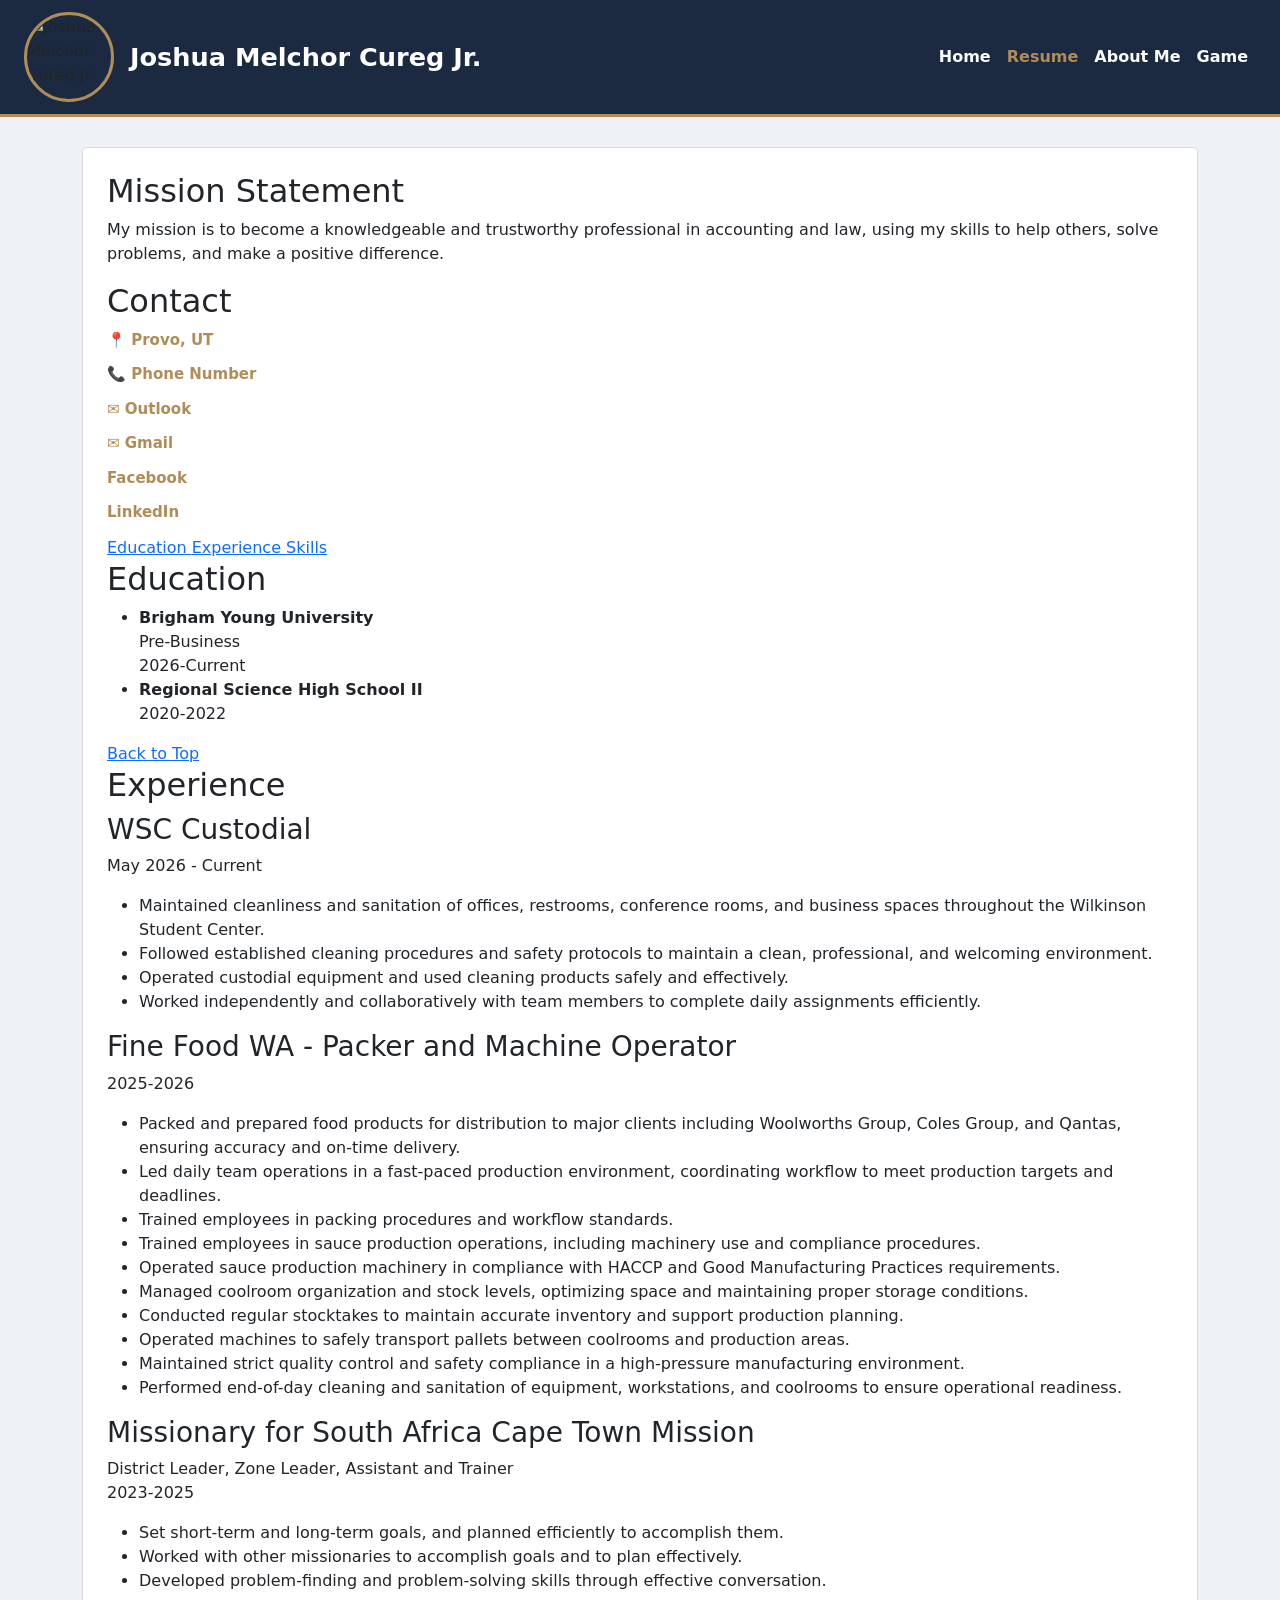
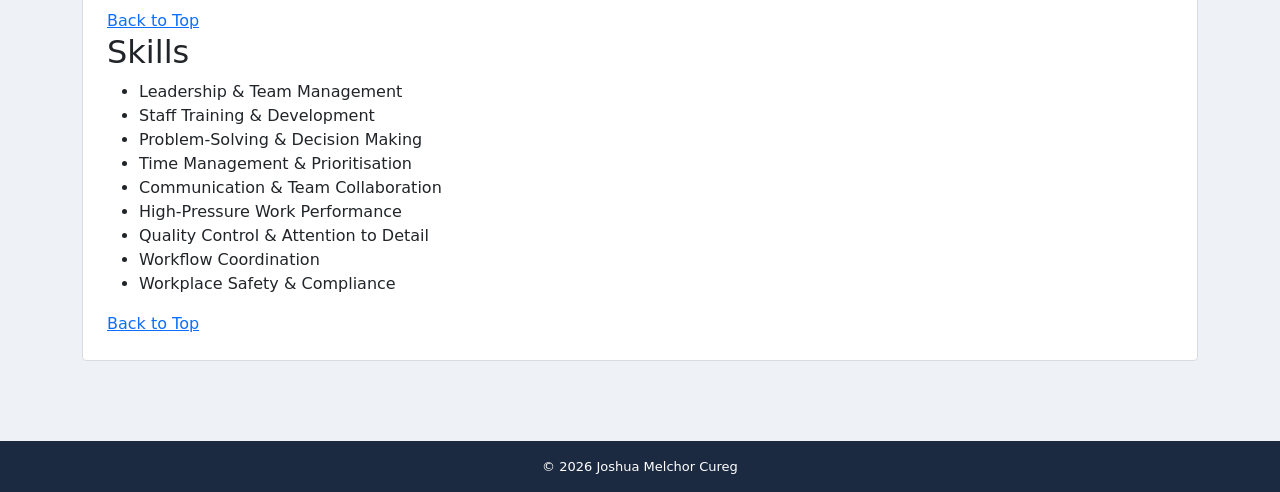
==== commit b3219b34: "Fix formatting issues in resume.html" ====
--- a/html/resume.html
+++ b/html/resume.html
@@ -136,11 +136,14 @@
                     <div class="contact-links">
 
                         <a
-                            href="https://www.google.com/maps/search/?api=1&query=1505+N+Canyon+Rd"
-                            target="_blank"
-                            class="menu-link">
-
-                            📍 Address
+                            <a
+    href="https://www.google.com/maps/search/?api=1&query=Provo+UT"
+    target="_blank"
+    class="menu-link">
+
+    📍 Provo, UT
+
+</a>
 
                         </a>
 
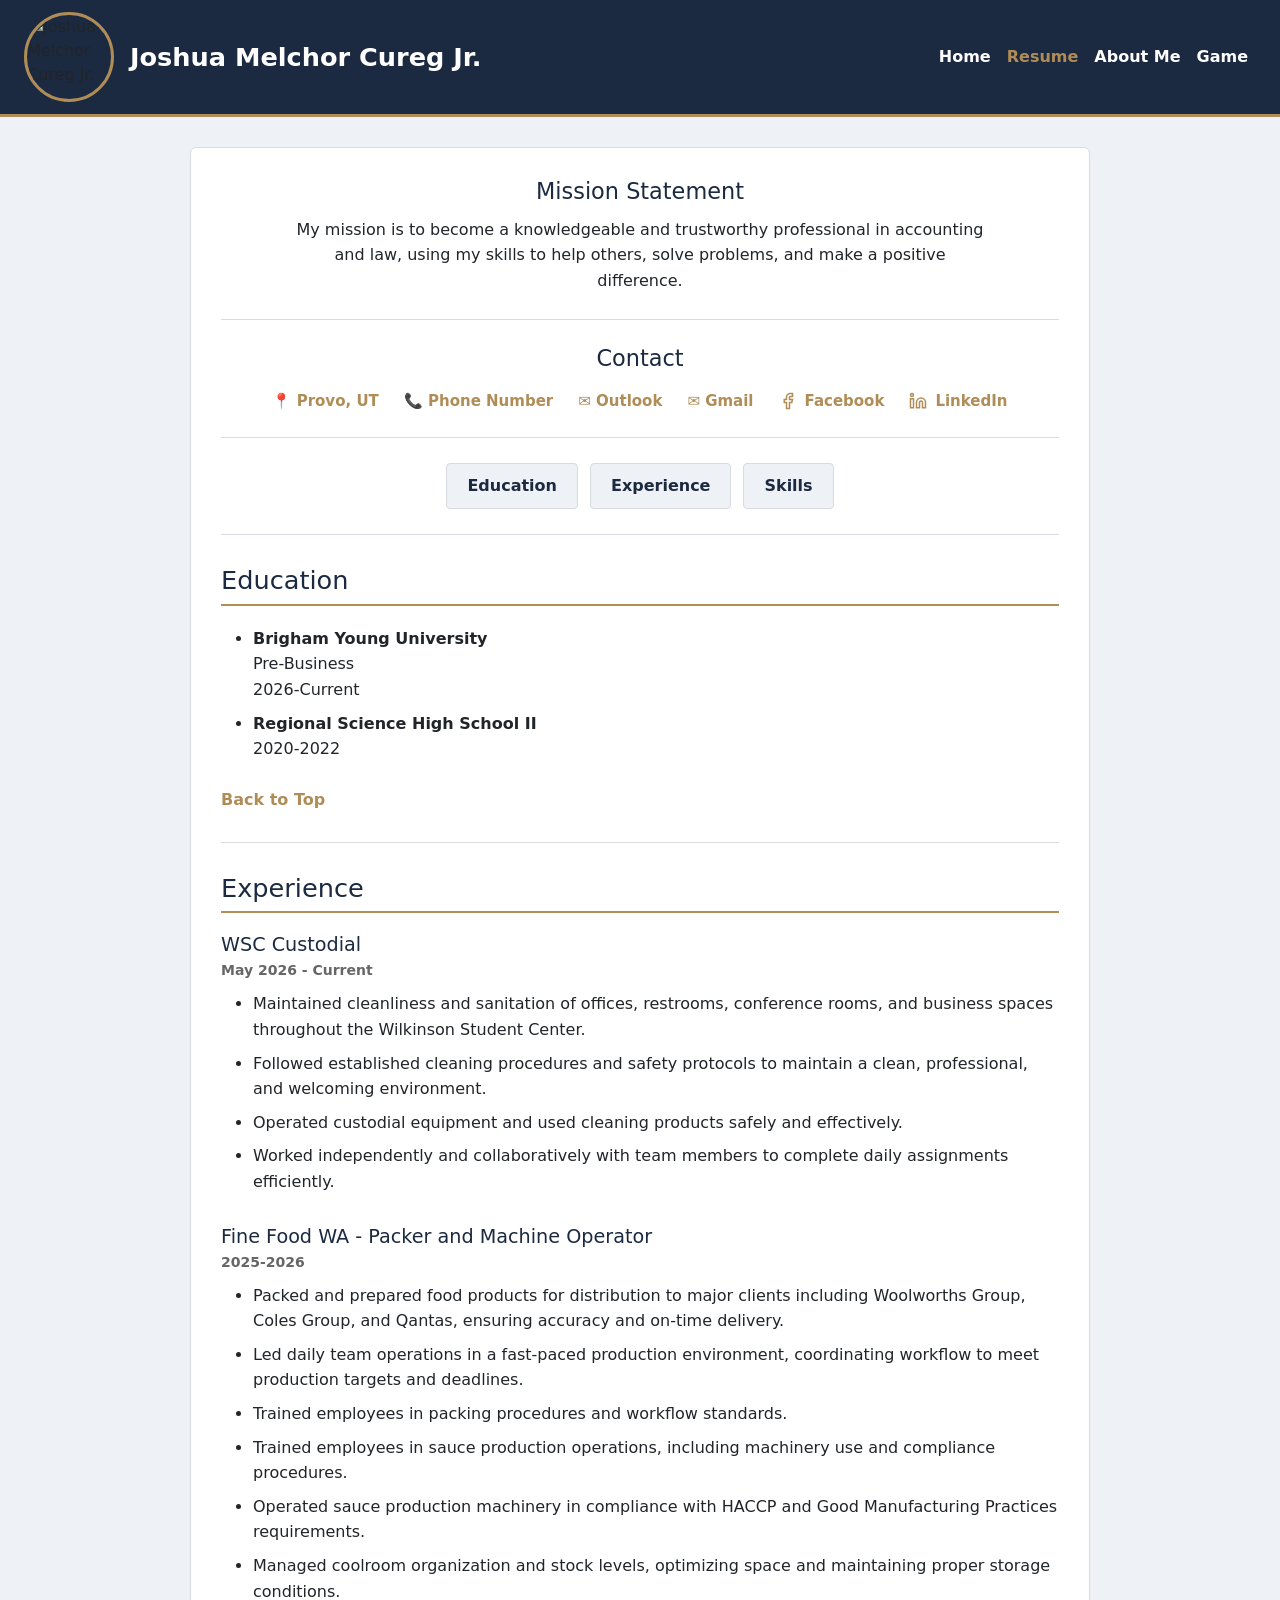
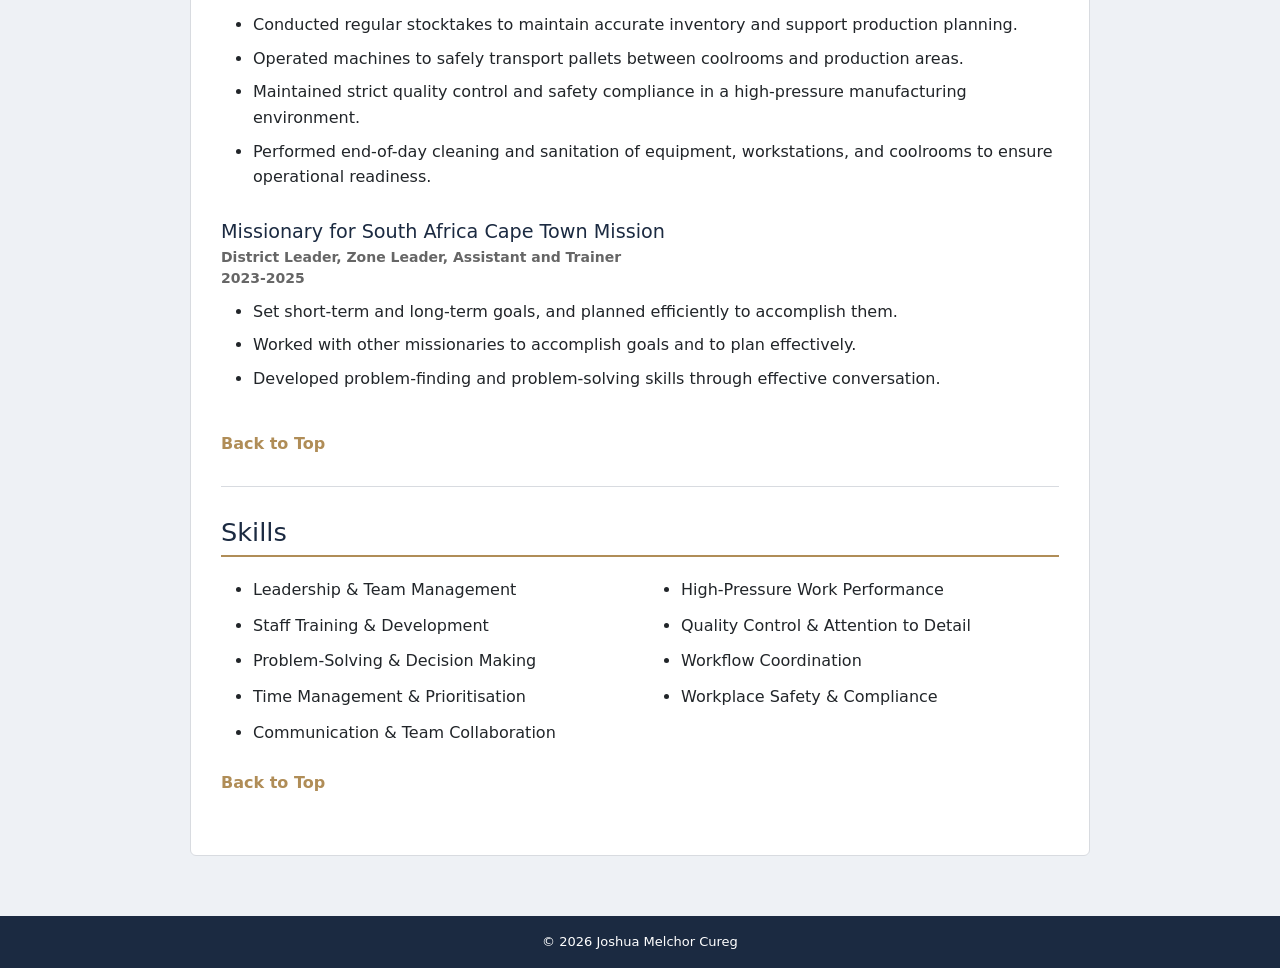
==== commit b79b724c: "Update resume.html with new content" ====
--- a/html/resume.html
+++ b/html/resume.html
@@ -176,24 +176,53 @@
 
 
                         <a
-                            href="https://www.facebook.com/jshua.cureg"
-                            target="_blank"
-                            class="menu-link">
-
-                            Facebook
-
-                        </a>
-
-
-                        <a
-                            href="https://www.linkedin.com/in/joshua-melchor-cureg-620a523b8"
-                            target="_blank"
-                            class="menu-link">
-
-                            LinkedIn
-
-                        </a>
-
+    href="https://www.facebook.com/jshua.cureg"
+    target="_blank"
+    class="menu-link">
+
+    <svg
+        xmlns="http://www.w3.org/2000/svg"
+        width="18"
+        height="18"
+        viewBox="0 0 24 24"
+        fill="none"
+        stroke="currentColor"
+        stroke-width="2">
+
+        <path d="M18 2h-3a5 5 0 0 0-5 5v3H7v4h3v8h4v-8h3l1-4h-4V7a1 1 0 0 1 1-1h3Z"/>
+
+    </svg>
+
+    Facebook
+
+</a>
+
+
+<a
+    href="https://www.linkedin.com/in/joshua-melchor-cureg-620a523b8"
+    target="_blank"
+    class="menu-link">
+
+    <svg
+        xmlns="http://www.w3.org/2000/svg"
+        width="18"
+        height="18"
+        viewBox="0 0 24 24"
+        fill="none"
+        stroke="currentColor"
+        stroke-width="2">
+
+        <path d="M16 8a6 6 0 0 1 6 6v7h-4v-7a2 2 0 0 0-2-2 2 2 0 0 0-2 2v7h-4v-7a6 6 0 0 1 6-6Z"/>
+
+        <rect x="2" y="9" width="4" height="12"/>
+
+        <circle cx="4" cy="4" r="2"/>
+
+    </svg>
+
+    LinkedIn
+
+</a>
                     </div>
 
                 </section>
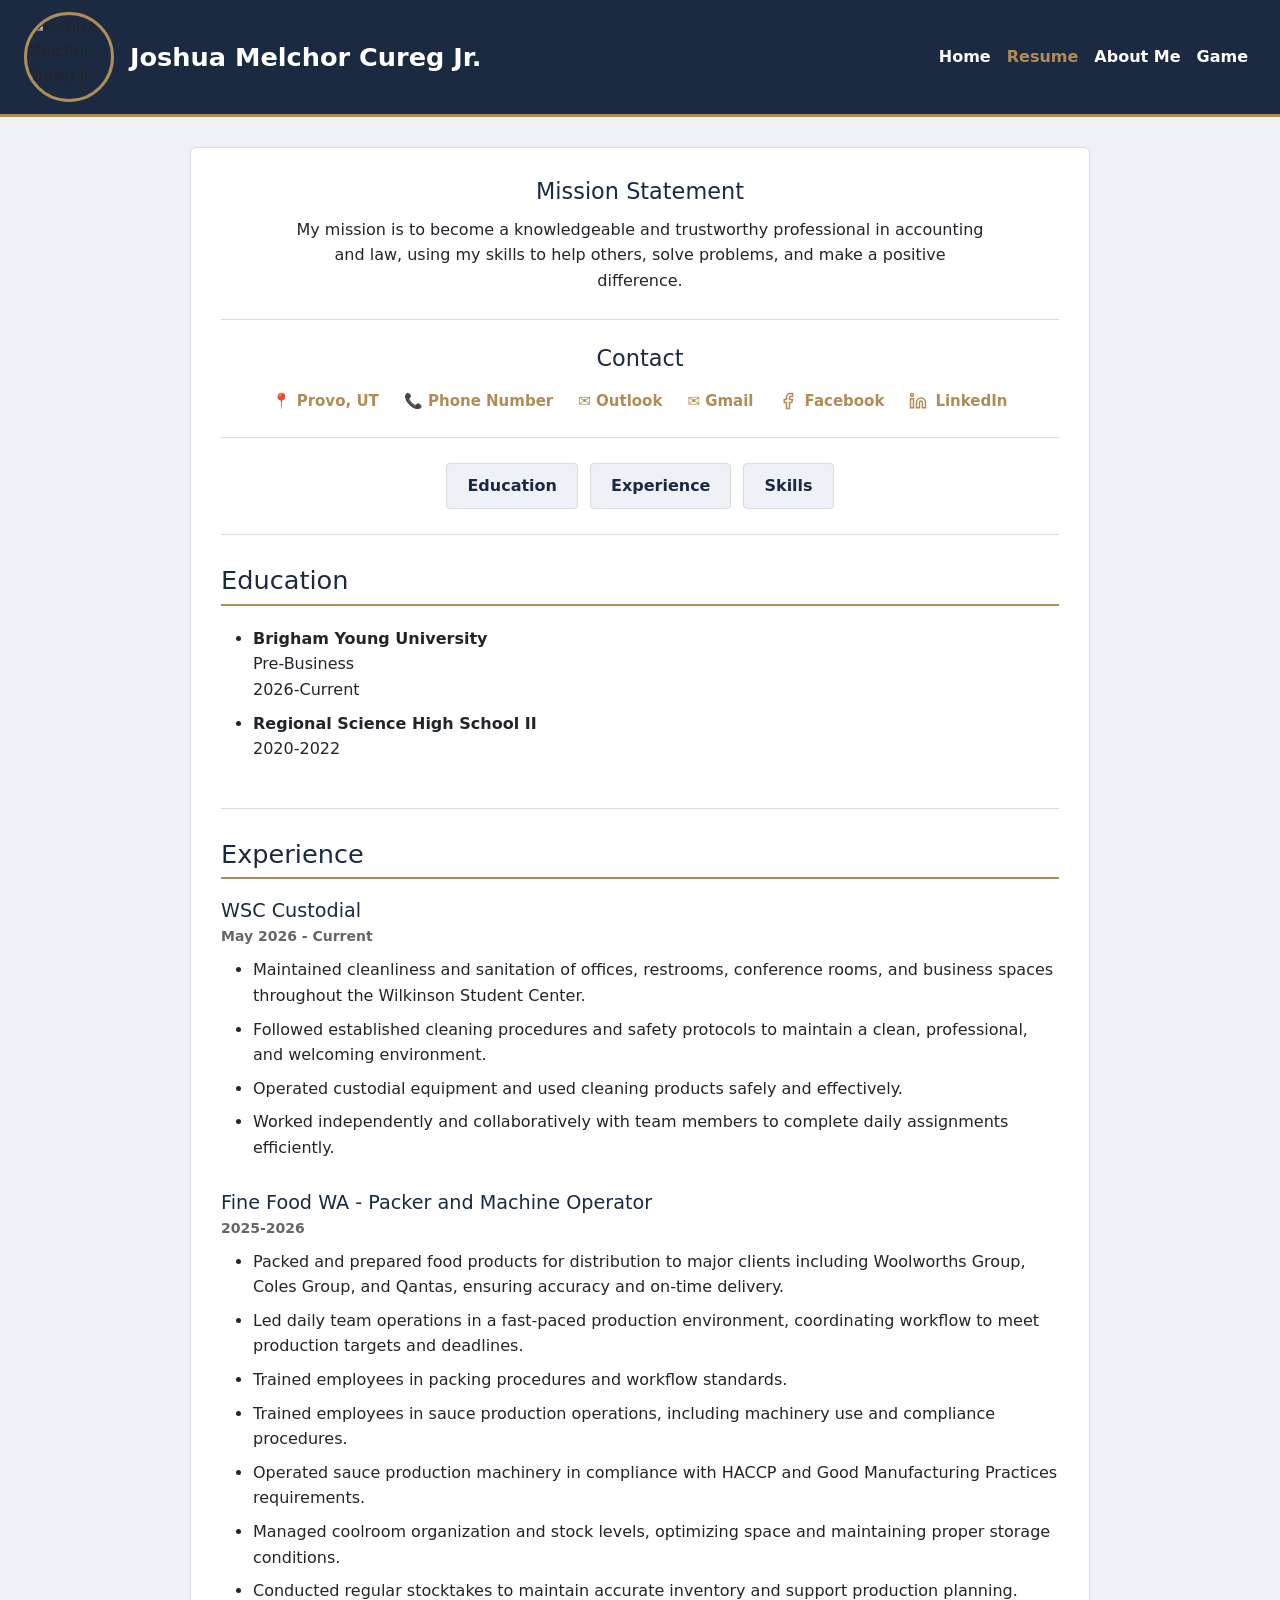
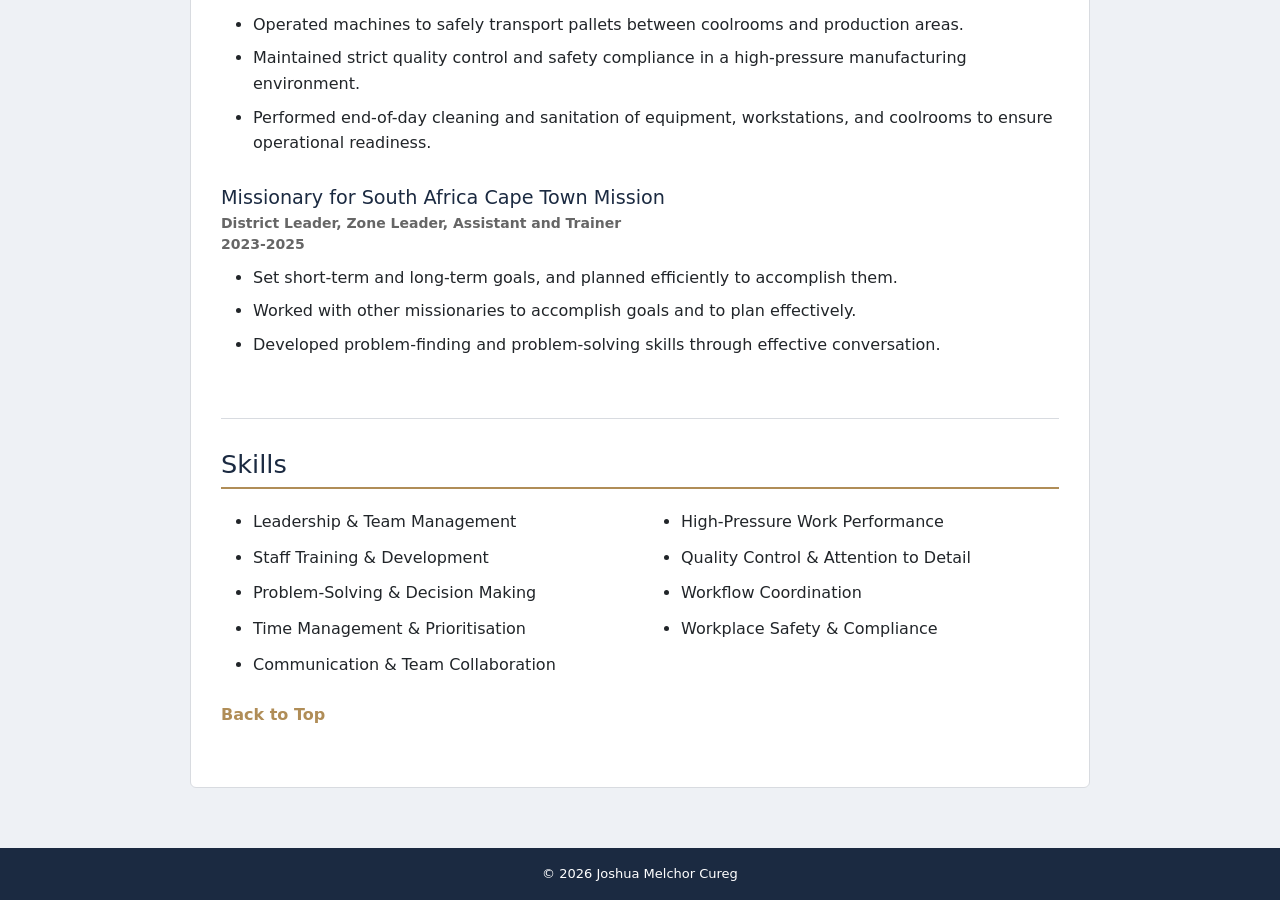
==== commit e358fc4e: "Refactor resume.html structure and content" ====
--- a/html/resume.html
+++ b/html/resume.html
@@ -275,10 +275,6 @@
 
                     </ul>
 
-                    <a href="#top" class="back-to-top">
-                        Back to Top
-                    </a>
-
                 </section>
 
 
@@ -429,6 +425,56 @@
 
                     </div>
 
+                </section>
+
+
+                <!-- ==============================
+                     SKILLS
+                     ============================== -->
+
+                <section id="skills" class="resume-section">
+
+                    <h2>Skills</h2>
+
+                    <ul class="skills-list">
+
+                        <li>
+                            Leadership &amp; Team Management
+                        </li>
+
+                        <li>
+                            Staff Training &amp; Development
+                        </li>
+
+                        <li>
+                            Problem-Solving &amp; Decision Making
+                        </li>
+
+                        <li>
+                            Time Management &amp; Prioritisation
+                        </li>
+
+                        <li>
+                            Communication &amp; Team Collaboration
+                        </li>
+
+                        <li>
+                            High-Pressure Work Performance
+                        </li>
+
+                        <li>
+                            Quality Control &amp; Attention to Detail
+                        </li>
+
+                        <li>
+                            Workflow Coordination
+                        </li>
+
+                        <li>
+                            Workplace Safety &amp; Compliance
+                        </li>
+
+                    </ul>
 
                     <a href="#top" class="back-to-top">
                         Back to Top
@@ -437,61 +483,6 @@
                 </section>
 
 
-                <!-- ==============================
-                     SKILLS
-                     ============================== -->
-
-                <section id="skills" class="resume-section">
-
-                    <h2>Skills</h2>
-
-                    <ul class="skills-list">
-
-                        <li>
-                            Leadership &amp; Team Management
-                        </li>
-
-                        <li>
-                            Staff Training &amp; Development
-                        </li>
-
-                        <li>
-                            Problem-Solving &amp; Decision Making
-                        </li>
-
-                        <li>
-                            Time Management &amp; Prioritisation
-                        </li>
-
-                        <li>
-                            Communication &amp; Team Collaboration
-                        </li>
-
-                        <li>
-                            High-Pressure Work Performance
-                        </li>
-
-                        <li>
-                            Quality Control &amp; Attention to Detail
-                        </li>
-
-                        <li>
-                            Workflow Coordination
-                        </li>
-
-                        <li>
-                            Workplace Safety &amp; Compliance
-                        </li>
-
-                    </ul>
-
-                    <a href="#top" class="back-to-top">
-                        Back to Top
-                    </a>
-
-                </section>
-
-
             </div>
 
         </div>
